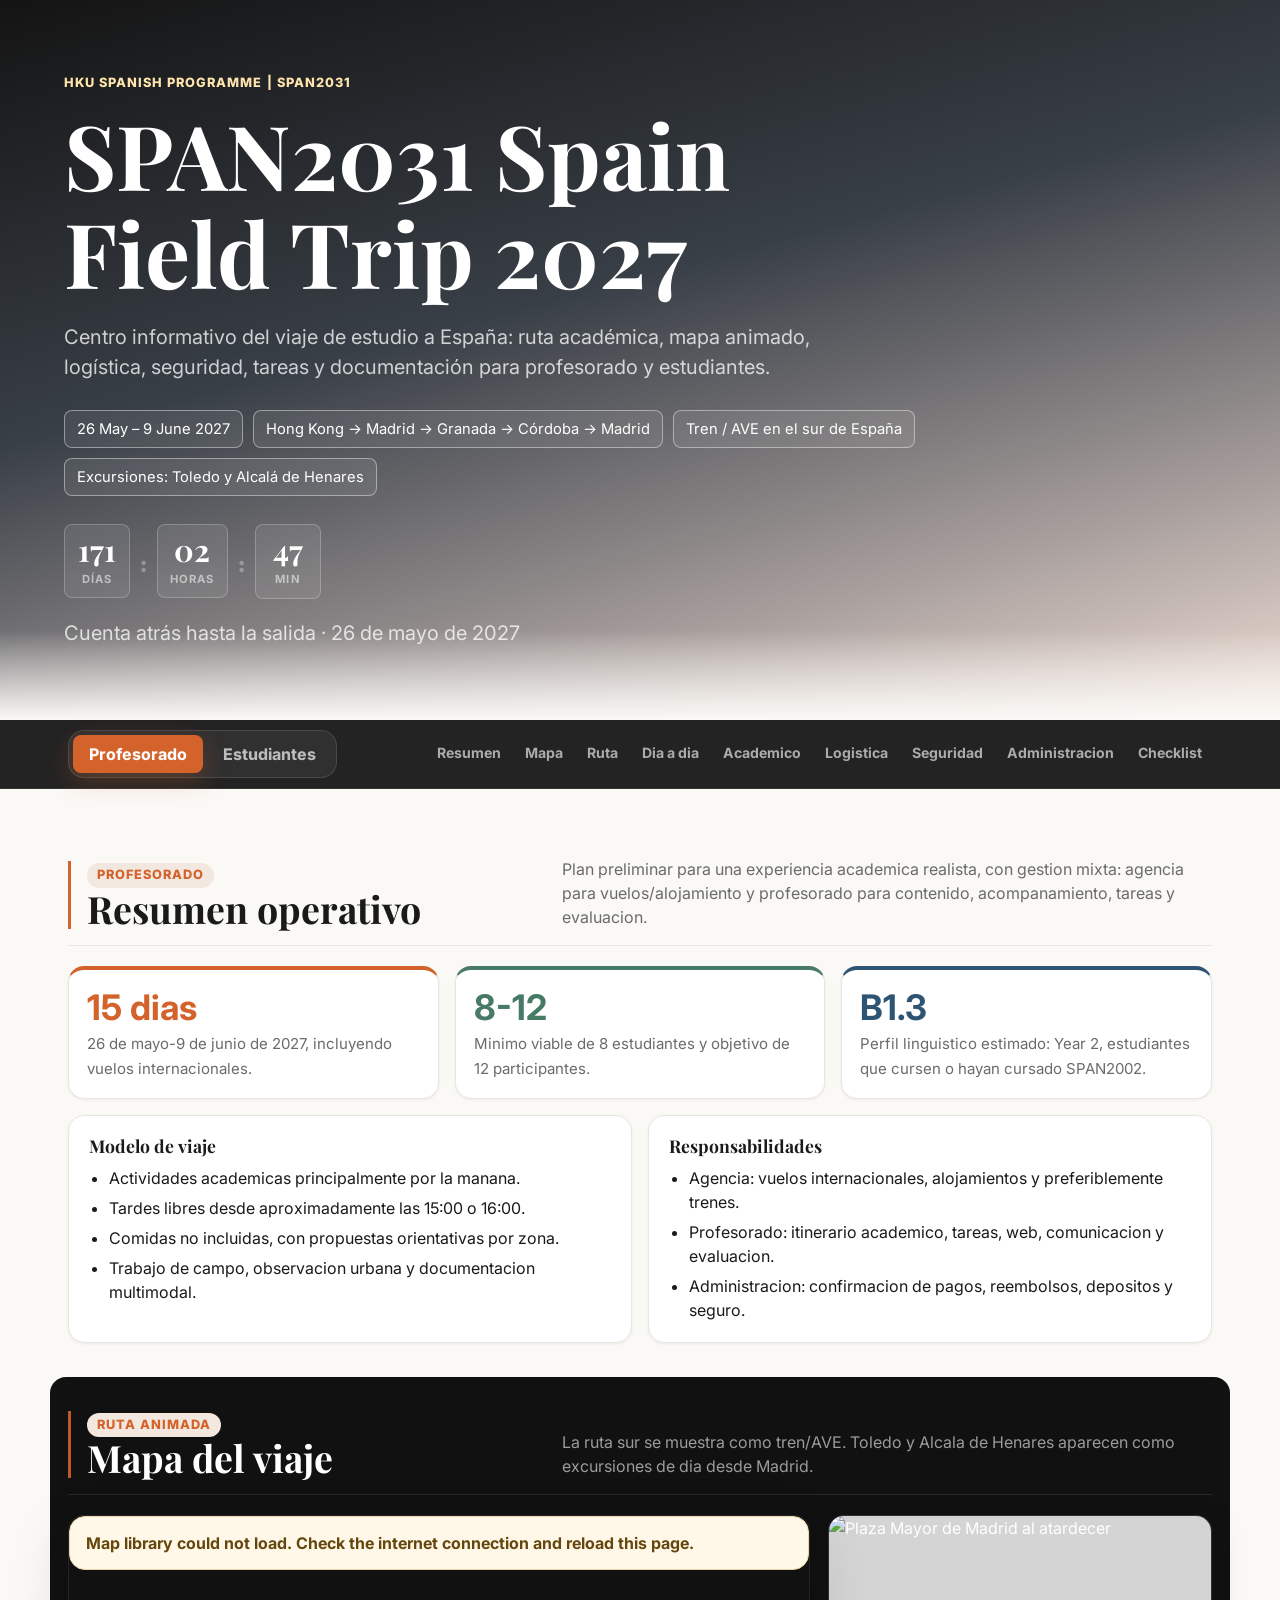
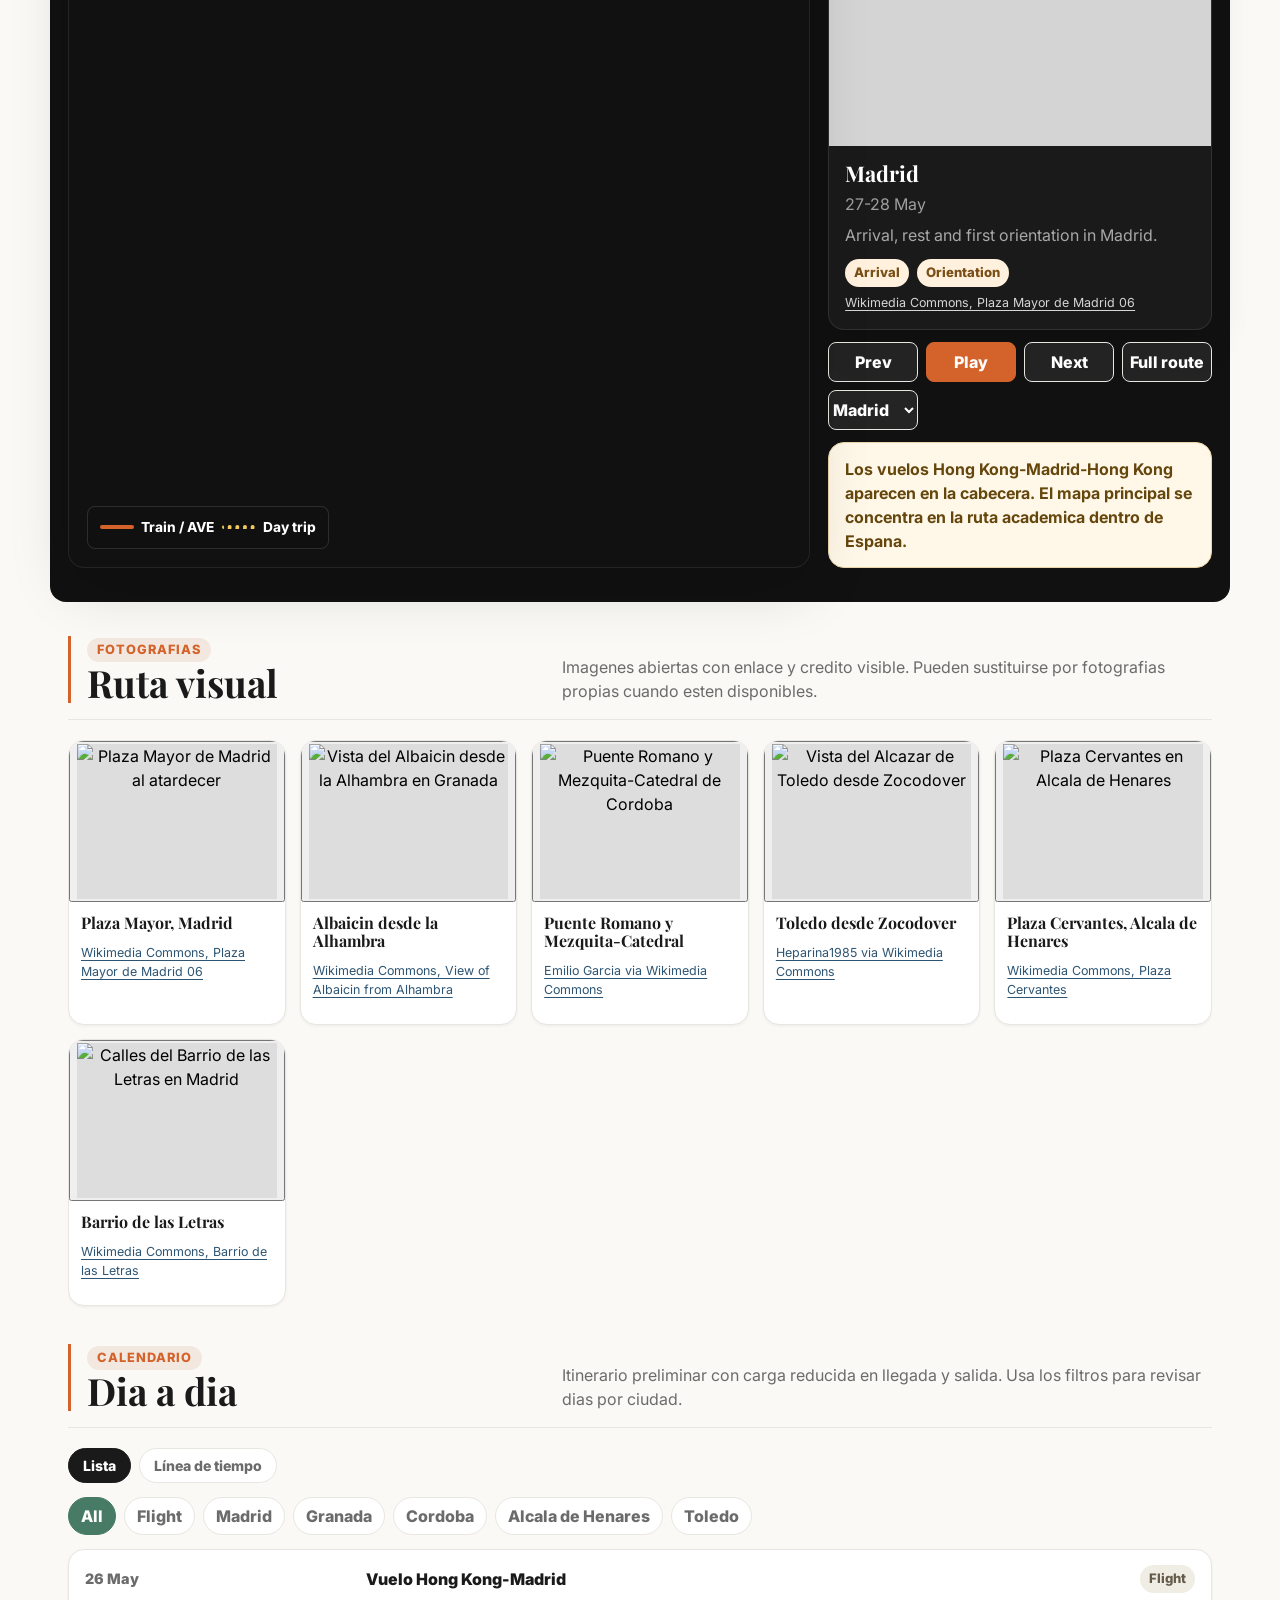
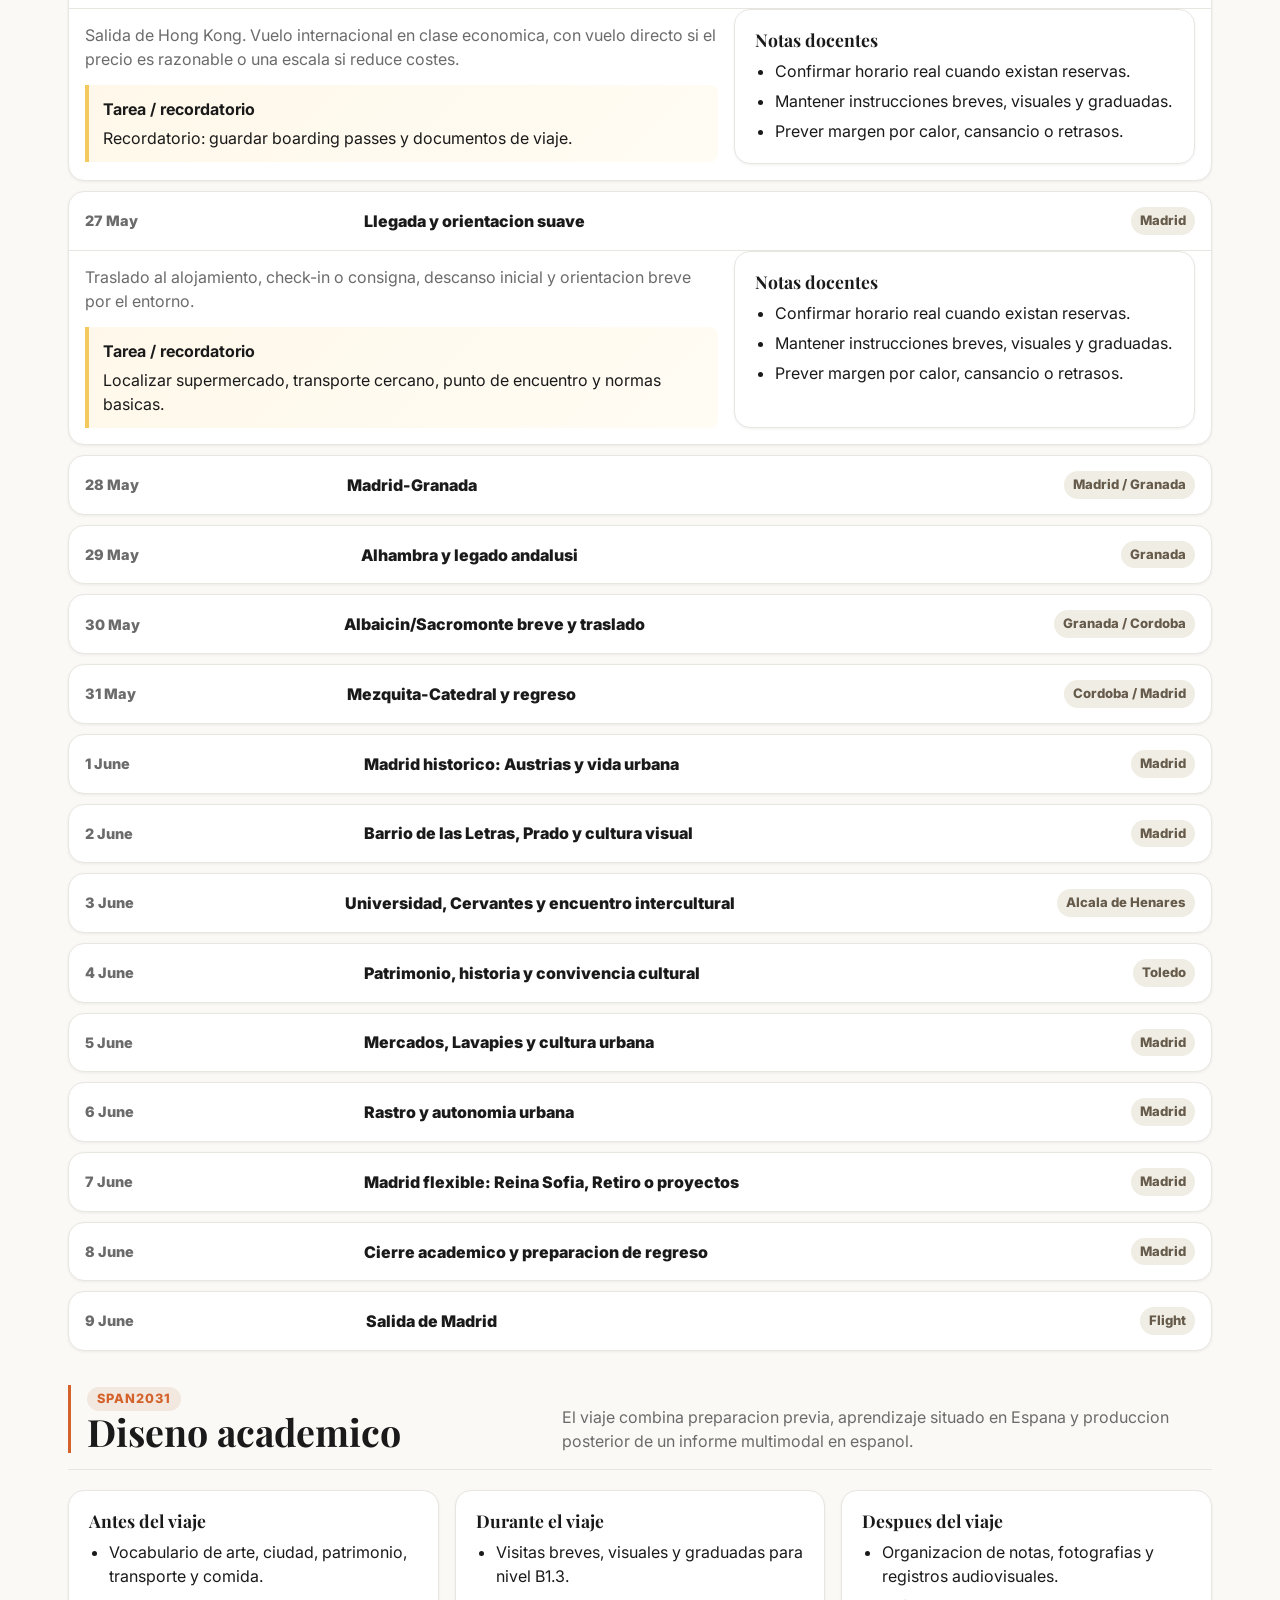
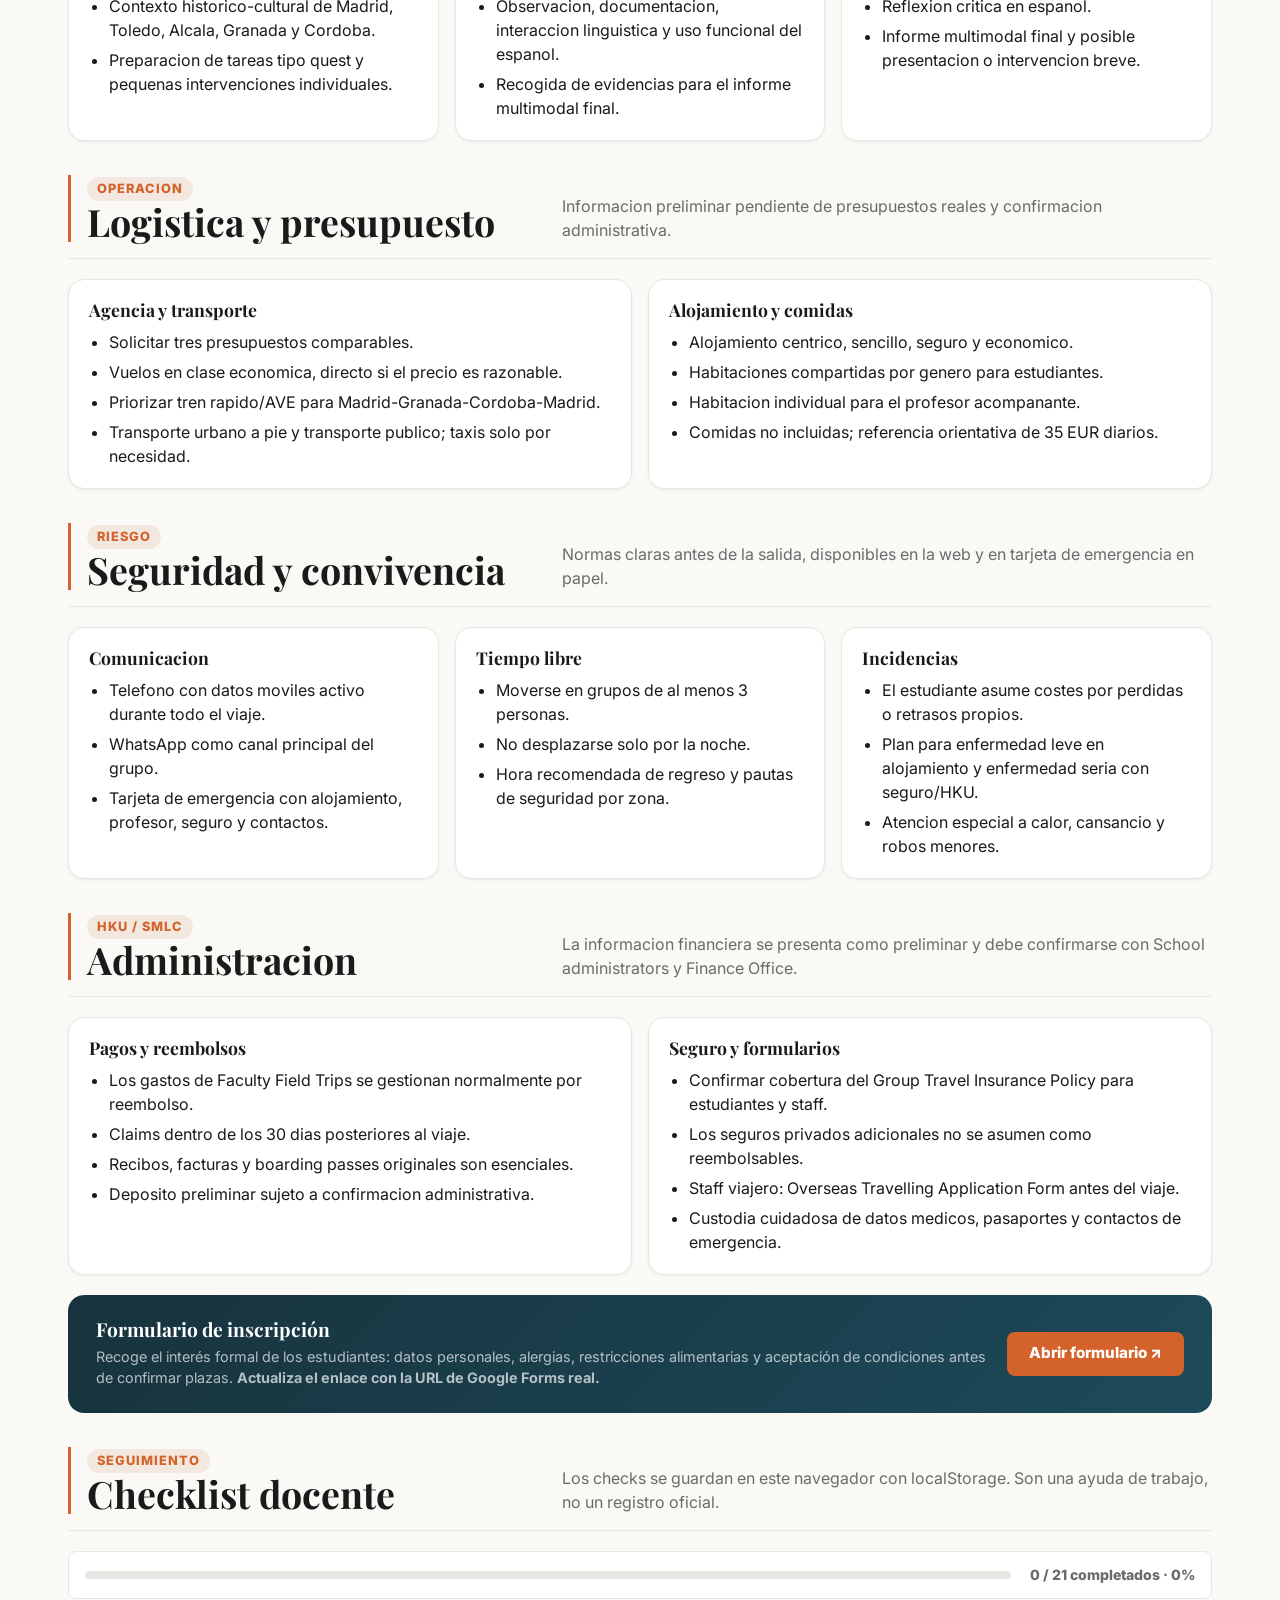
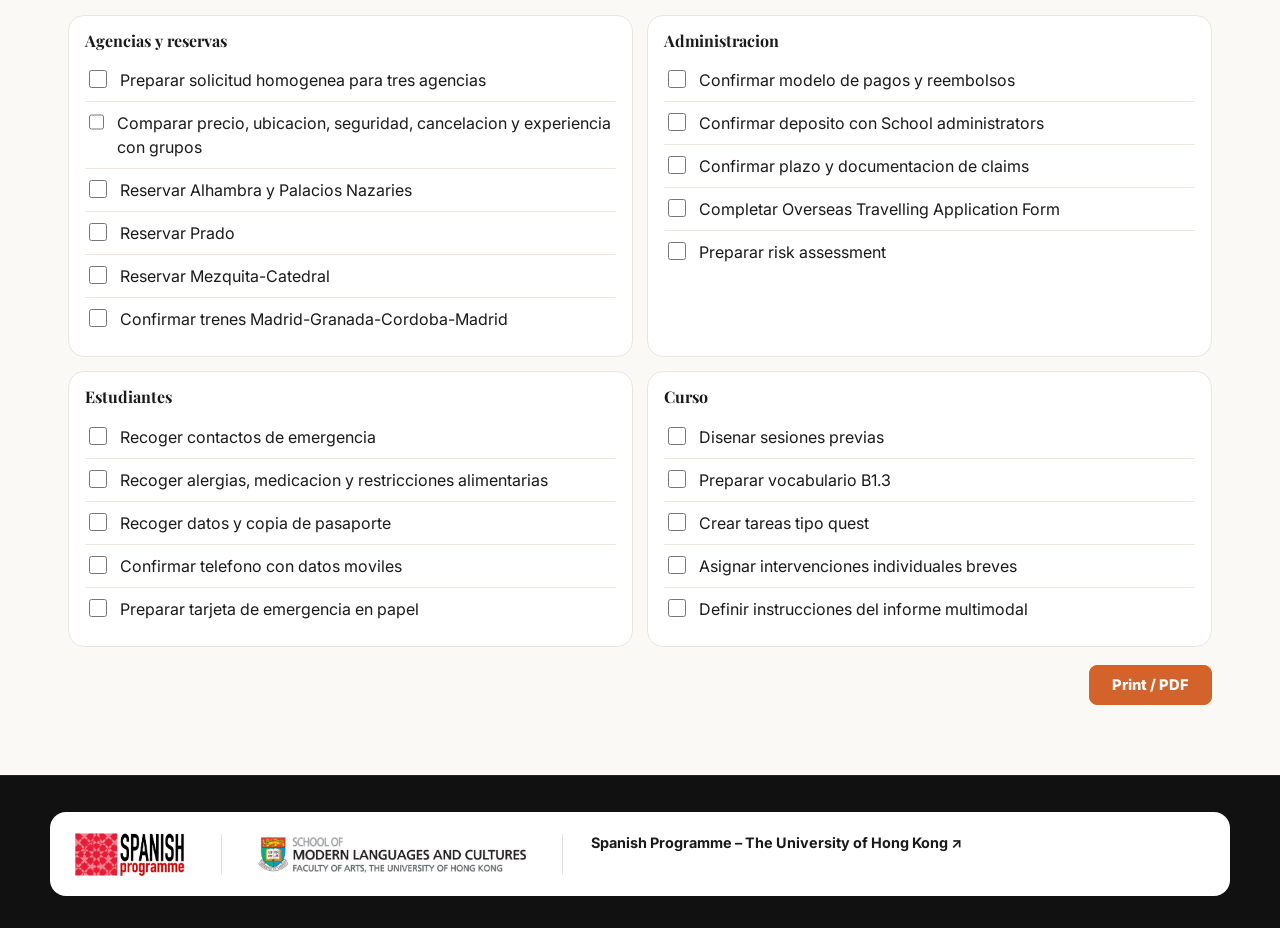
==== index.html @ 91d7fdc7 "Initial SPAN2031 field trip website" ====
<!doctype html>
<html lang="es">
<head>
  <meta charset="utf-8">
  <meta name="viewport" content="width=device-width, initial-scale=1">
  <title>SPAN2031 Spain Field Trip 2027</title>
  <link rel="preconnect" href="https://fonts.googleapis.com">
  <link rel="preconnect" href="https://fonts.gstatic.com" crossorigin>
  <link href="https://fonts.googleapis.com/css2?family=Inter:wght@400;600;700;800;900&family=Playfair+Display:wght@700;800&display=swap" rel="stylesheet">
  <link rel="stylesheet" href="https://unpkg.com/leaflet@1.9.4/dist/leaflet.css" integrity="sha256-p4NxAoJBhIIN+hmNHrzRCf9tD/miZyoHS5obTRR9BMY=" crossorigin="">
  <link rel="stylesheet" href="css/styles.css">
</head>
<body>
  <header class="hero">
    <div class="hero-inner">
      <div class="eyebrow">HKU Spanish Programme | SPAN2031</div>
      <h1>SPAN2031 Spain Field Trip 2027</h1>
      <p>Centro informativo del viaje de estudio a España: ruta académica, mapa animado, logística, seguridad, tareas y documentación para profesorado y estudiantes.</p>
      <div class="hero-meta" aria-label="Datos principales">
        <span class="pill">26 May – 9 June 2027</span>
        <span class="pill">Hong Kong → Madrid → Granada → Córdoba → Madrid</span>
        <span class="pill">Tren / AVE en el sur de España</span>
        <span class="pill">Excursiones: Toledo y Alcalá de Henares</span>
      </div>
      <div class="hero-countdown" id="heroCountdown" aria-live="polite">
        <div class="countdown-unit"><strong id="cdDays">--</strong><span>días</span></div>
        <span class="countdown-sep">:</span>
        <div class="countdown-unit"><strong id="cdHours">--</strong><span>horas</span></div>
        <span class="countdown-sep">:</span>
        <div class="countdown-unit"><strong id="cdMins">--</strong><span>min</span></div>
      </div>
      <p class="countdown-meta">Cuenta atrás hasta la salida · 26 de mayo de 2027</p>
    </div>
  </header>

  <div class="topbar">
    <div class="topbar-inner">
      <div class="tabs" role="tablist" aria-label="Secciones principales">
        <button class="tab-button active" type="button" role="tab" aria-selected="true" aria-controls="teachers" data-tab="teachers">Profesorado</button>
        <button class="tab-button" type="button" role="tab" aria-selected="false" aria-controls="students" data-tab="students">Estudiantes</button>
      </div>
      <nav class="mini-nav" id="teacherNav" aria-label="Navegacion profesorado">
        <a href="#resumen">Resumen</a>
        <a href="#mapa">Mapa</a>
        <a href="#ruta">Ruta</a>
        <a href="#dia-a-dia">Dia a dia</a>
        <a href="#academico">Academico</a>
        <a href="#logistica">Logistica</a>
        <a href="#seguridad">Seguridad</a>
        <a href="#administracion">Administracion</a>
        <a href="#checklist">Checklist</a>
      </nav>
      <nav class="mini-nav" id="studentNav" aria-label="Navegacion estudiantes" hidden>
        <a href="#student-overview">Resumen</a>
        <a href="#student-route">Mapa y ruta</a>
        <a href="#student-itinerary">Itinerario</a>
        <a href="#student-weather">Clima</a>
        <a href="#student-bring">Que llevar</a>
        <a href="#student-safety">Seguridad</a>
        <a href="#student-assessment">Evaluacion</a>
        <a href="#student-tasks">Tareas</a>
        <a href="#student-costs">Costes</a>
        <a href="#student-emergency">Emergencias</a>
      </nav>
    </div>
  </div>

  <main>
    <article class="tab-panel active" id="teachers" role="tabpanel">
      <section id="resumen">
        <div class="section-head">
          <div>
            <div class="eyebrow eyebrow-teacher">Profesorado</div>
            <h2>Resumen operativo</h2>
          </div>
          <p>Plan preliminar para una experiencia academica realista, con gestion mixta: agencia para vuelos/alojamiento y profesorado para contenido, acompanamiento, tareas y evaluacion.</p>
        </div>
        <div class="grid cols-3">
          <div class="stat"><strong>15 dias</strong><span>26 de mayo-9 de junio de 2027, incluyendo vuelos internacionales.</span></div>
          <div class="stat"><strong>8-12</strong><span>Minimo viable de 8 estudiantes y objetivo de 12 participantes.</span></div>
          <div class="stat"><strong>B1.3</strong><span>Perfil linguistico estimado: Year 2, estudiantes que cursen o hayan cursado SPAN2002.</span></div>
        </div>
        <div class="grid cols-2 spaced-top">
          <div class="panel">
            <h3>Modelo de viaje</h3>
            <ul>
              <li>Actividades academicas principalmente por la manana.</li>
              <li>Tardes libres desde aproximadamente las 15:00 o 16:00.</li>
              <li>Comidas no incluidas, con propuestas orientativas por zona.</li>
              <li>Trabajo de campo, observacion urbana y documentacion multimodal.</li>
            </ul>
          </div>
          <div class="panel">
            <h3>Responsabilidades</h3>
            <ul>
              <li>Agencia: vuelos internacionales, alojamientos y preferiblemente trenes.</li>
              <li>Profesorado: itinerario academico, tareas, web, comunicacion y evaluacion.</li>
              <li>Administracion: confirmacion de pagos, reembolsos, depositos y seguro.</li>
            </ul>
          </div>
        </div>
      </section>

      <section id="mapa">
        <div class="section-head">
          <div>
            <div class="eyebrow eyebrow-teacher">Ruta animada</div>
            <h2>Mapa del viaje</h2>
          </div>
          <p>La ruta sur se muestra como tren/AVE. Toledo y Alcala de Henares aparecen como excursiones de dia desde Madrid.</p>
        </div>
        <div class="map-shell">
          <div class="map-stage" aria-label="Mapa animado de la ruta por Espana">
            <div id="routeMap" role="img" aria-label="Mapa interactivo de Espana con la ruta SPAN2031"></div>
            <div class="map-legend">
              <span class="legend-line">Train / AVE</span>
              <span class="legend-line day">Day trip</span>
            </div>
          </div>
          <aside class="map-side">
            <div class="map-card">
              <img id="mapPhoto" src="" alt="">
              <div class="map-card-body">
                <h3 id="mapCity">Madrid</h3>
                <div class="muted" id="mapDate">27 May</div>
                <p id="mapActivity">Llegada, descanso y orientacion inicial.</p>
                <div class="map-meta" id="mapTags"></div>
                <p class="credit" id="mapCredit"></p>
              </div>
            </div>
            <div class="map-controls">
              <button type="button" id="prevStep" aria-label="Previous route step">Prev</button>
              <button type="button" id="playRoute" class="primary" aria-label="Play or pause route animation">Play</button>
              <button type="button" id="nextStep" aria-label="Next route step">Next</button>
              <button type="button" id="showFullRoute">Full route</button>
              <select id="citySelect" aria-label="Select city"></select>
            </div>
            <div class="notice">Los vuelos Hong Kong-Madrid-Hong Kong aparecen en la cabecera. El mapa principal se concentra en la ruta academica dentro de Espana.</div>
          </aside>
        </div>
      </section>

      <section id="ruta">
        <div class="section-head">
          <div>
            <div class="eyebrow eyebrow-teacher">Fotografias</div>
            <h2>Ruta visual</h2>
          </div>
          <p>Imagenes abiertas con enlace y credito visible. Pueden sustituirse por fotografias propias cuando esten disponibles.</p>
        </div>
        <div class="route-grid" id="routeCards"></div>
      </section>

      <section id="dia-a-dia">
        <div class="section-head">
          <div>
            <div class="eyebrow eyebrow-teacher">Calendario</div>
            <h2>Dia a dia</h2>
          </div>
          <p>Itinerario preliminar con carga reducida en llegada y salida. Usa los filtros para revisar dias por ciudad.</p>
        </div>
        <div class="timeline-toggle-row">
          <button class="view-toggle-btn active" type="button" data-view-toggle data-view-group="teacher-days" data-view="list">Lista</button>
          <button class="view-toggle-btn" type="button" data-view-toggle data-view-group="teacher-days" data-view="timeline">L&#237;nea de tiempo</button>
        </div>
        <div data-view-panel="teacher-days" data-view-name="list">
          <div class="filter-row" id="dayFilters"></div>
          <div class="day-list" id="dayList"></div>
        </div>
        <div data-view-panel="teacher-days" data-view-name="timeline" hidden>
          <div id="teacherTimeline"></div>
        </div>
      </section>

      <section id="academico">
        <div class="section-head">
          <div>
            <div class="eyebrow eyebrow-teacher">SPAN2031</div>
            <h2>Diseno academico</h2>
          </div>
          <p>El viaje combina preparacion previa, aprendizaje situado en Espana y produccion posterior de un informe multimodal en espanol.</p>
        </div>
        <div class="grid cols-3">
          <div class="panel">
            <h3>Antes del viaje</h3>
            <ul>
              <li>Vocabulario de arte, ciudad, patrimonio, transporte y comida.</li>
              <li>Contexto historico-cultural de Madrid, Toledo, Alcala, Granada y Cordoba.</li>
              <li>Preparacion de tareas tipo quest y pequenas intervenciones individuales.</li>
            </ul>
          </div>
          <div class="panel">
            <h3>Durante el viaje</h3>
            <ul>
              <li>Visitas breves, visuales y graduadas para nivel B1.3.</li>
              <li>Observacion, documentacion, interaccion linguistica y uso funcional del espanol.</li>
              <li>Recogida de evidencias para el informe multimodal final.</li>
            </ul>
          </div>
          <div class="panel">
            <h3>Despues del viaje</h3>
            <ul>
              <li>Organizacion de notas, fotografias y registros audiovisuales.</li>
              <li>Reflexion critica en espanol.</li>
              <li>Informe multimodal final y posible presentacion o intervencion breve.</li>
            </ul>
          </div>
        </div>
      </section>

      <section id="logistica">
        <div class="section-head">
          <div>
            <div class="eyebrow eyebrow-teacher">Operacion</div>
            <h2>Logistica y presupuesto</h2>
          </div>
          <p>Informacion preliminar pendiente de presupuestos reales y confirmacion administrativa.</p>
        </div>
        <div class="grid cols-2">
          <div class="panel">
            <h3>Agencia y transporte</h3>
            <ul>
              <li>Solicitar tres presupuestos comparables.</li>
              <li>Vuelos en clase economica, directo si el precio es razonable.</li>
              <li>Priorizar tren rapido/AVE para Madrid-Granada-Cordoba-Madrid.</li>
              <li>Transporte urbano a pie y transporte publico; taxis solo por necesidad.</li>
            </ul>
          </div>
          <div class="panel">
            <h3>Alojamiento y comidas</h3>
            <ul>
              <li>Alojamiento centrico, sencillo, seguro y economico.</li>
              <li>Habitaciones compartidas por genero para estudiantes.</li>
              <li>Habitacion individual para el profesor acompanante.</li>
              <li>Comidas no incluidas; referencia orientativa de 35 EUR diarios.</li>
            </ul>
          </div>
        </div>
      </section>

      <section id="seguridad">
        <div class="section-head">
          <div>
            <div class="eyebrow eyebrow-teacher">Riesgo</div>
            <h2>Seguridad y convivencia</h2>
          </div>
          <p>Normas claras antes de la salida, disponibles en la web y en tarjeta de emergencia en papel.</p>
        </div>
        <div class="grid cols-3">
          <div class="panel">
            <h3>Comunicacion</h3>
            <ul>
              <li>Telefono con datos moviles activo durante todo el viaje.</li>
              <li>WhatsApp como canal principal del grupo.</li>
              <li>Tarjeta de emergencia con alojamiento, profesor, seguro y contactos.</li>
            </ul>
          </div>
          <div class="panel">
            <h3>Tiempo libre</h3>
            <ul>
              <li>Moverse en grupos de al menos 3 personas.</li>
              <li>No desplazarse solo por la noche.</li>
              <li>Hora recomendada de regreso y pautas de seguridad por zona.</li>
            </ul>
          </div>
          <div class="panel">
            <h3>Incidencias</h3>
            <ul>
              <li>El estudiante asume costes por perdidas o retrasos propios.</li>
              <li>Plan para enfermedad leve en alojamiento y enfermedad seria con seguro/HKU.</li>
              <li>Atencion especial a calor, cansancio y robos menores.</li>
            </ul>
          </div>
        </div>
      </section>

      <section id="administracion">
        <div class="section-head">
          <div>
            <div class="eyebrow eyebrow-teacher">HKU / SMLC</div>
            <h2>Administracion</h2>
          </div>
          <p>La informacion financiera se presenta como preliminar y debe confirmarse con School administrators y Finance Office.</p>
        </div>
        <div class="grid cols-2">
          <div class="panel">
            <h3>Pagos y reembolsos</h3>
            <ul>
              <li>Los gastos de Faculty Field Trips se gestionan normalmente por reembolso.</li>
              <li>Claims dentro de los 30 dias posteriores al viaje.</li>
              <li>Recibos, facturas y boarding passes originales son esenciales.</li>
              <li>Deposito preliminar sujeto a confirmacion administrativa.</li>
            </ul>
          </div>
          <div class="panel">
            <h3>Seguro y formularios</h3>
            <ul>
              <li>Confirmar cobertura del Group Travel Insurance Policy para estudiantes y staff.</li>
              <li>Los seguros privados adicionales no se asumen como reembolsables.</li>
              <li>Staff viajero: Overseas Travelling Application Form antes del viaje.</li>
              <li>Custodia cuidadosa de datos medicos, pasaportes y contactos de emergencia.</li>
            </ul>
          </div>
        </div>
        <div class="signup-banner">
          <div>
            <h3>Formulario de inscripci&#243;n</h3>
            <p>Recoge el inter&#233;s formal de los estudiantes: datos personales, alergias, restricciones alimentarias y aceptaci&#243;n de condiciones antes de confirmar plazas. <strong>Actualiza el enlace con la URL de Google Forms real.</strong></p>
          </div>
          <a class="signup-btn" href="https://forms.gle/ACTUALIZAR-URL" target="_blank" rel="noreferrer">Abrir formulario &#8599;</a>
        </div>
      </section>

      <section id="checklist">
        <div class="section-head">
          <div>
            <div class="eyebrow eyebrow-teacher">Seguimiento</div>
            <h2>Checklist docente</h2>
          </div>
          <p>Los checks se guardan en este navegador con localStorage. Son una ayuda de trabajo, no un registro oficial.</p>
        </div>
        <div class="checklist-progress">
          <div class="progress-track">
            <div class="progress-fill" id="checklistProgressFill" style="width: 0%"></div>
          </div>
          <span class="progress-text" id="checklistProgressText">0 / 0 completados · 0%</span>
        </div>
        <div class="checklist" id="teacherChecklist"></div>
        <div class="print-tools">
          <button class="print-button" type="button" onclick="window.print()">Print / PDF</button>
        </div>
      </section>
    </article>

    <article class="tab-panel" id="students" role="tabpanel" lang="es">
      <section id="student-overview">
        <div class="student-hero">
          <div class="panel">
            <div class="eyebrow">Estudiantes</div>
            <h2>Resumen del viaje a España</h2>
            <p>Este viaje forma parte de SPAN2031. Aprenderas sobre historia, cultura y vida cotidiana en España mediante visitas guiadas, tareas breves in situ, observacion, fotografias, notas y un informe multimodal final en español.</p>
            <p>Las mañanas tendran actividades academicas. La mayoria de las tardes seran libres desde aproximadamente las 15:00 o 16:00, pero deberas usar ese tiempo de forma responsable y seguir recogiendo material para tu trabajo final.</p>
          </div>
          <div class="panel">
            <h3>Datos clave</h3>
            <ul>
              <li>Fechas: 26 de mayo-9 de junio de 2027.</li>
              <li>Ruta: Hong Kong, Madrid, Granada, Cordoba, Madrid.</li>
              <li>Excursiones desde Madrid: Toledo y Alcala de Henares.</li>
              <li>Nivel aproximado: B1.3.</li>
              <li>Las comidas no estan incluidas. Calcula unos 35 EUR al dia.</li>
            </ul>
          </div>
        </div>
        <div class="student-nav-cards student-nav-spaced">
          <a href="#student-route">Mapa y ruta</a>
          <a href="#student-itinerary">Itinerario</a>
          <a href="#student-bring">Que llevar</a>
          <a href="#student-safety">Seguridad</a>
        </div>
        <div class="signup-banner">
          <div>
            <h3>Inscripci&#243;n de inter&#233;s</h3>
            <p>Confirma tu participaci&#243;n, datos personales, alergias y restricciones alimentarias mediante el formulario oficial antes de que se cierren las plazas.</p>
          </div>
          <a class="signup-btn" href="https://forms.gle/ACTUALIZAR-URL" target="_blank" rel="noreferrer">Formulario &#8599;</a>
        </div>
      </section>

      <section id="student-route">
        <div class="section-head">
          <div>
            <div class="eyebrow eyebrow-student">Ruta visual</div>
            <h2>Mapa, trenes y lugares principales</h2>
          </div>
          <p>La ruta principal hacia el sur se hara en tren/AVE. Toledo y Alcala de Henares seran excursiones de dia desde Madrid.</p>
        </div>
        <div class="student-map-shell">
          <div class="student-route-map" id="studentRouteMap" aria-label="Mapa de la ruta para estudiantes"></div>
          <div class="panel">
            <h3>Como leer la ruta</h3>
            <ul>
              <li><strong>Tren/AVE:</strong> Madrid -> Granada -> Cordoba -> Madrid.</li>
              <li><strong>Excursiones:</strong> Madrid -> Toledo -> Madrid y Madrid -> Alcala de Henares -> Madrid.</li>
              <li><strong>Base final:</strong> Madrid, con visitas urbanas, museos, mercados y cierre academico.</li>
              <li><strong>Vuelos:</strong> Hong Kong-Madrid-Hong Kong, segun combinacion final de la agencia.</li>
            </ul>
            <p class="muted">El horario exacto dependera de reservas, trenes, alojamiento y vuelos confirmados.</p>
          </div>
        </div>
        <div class="route-grid student-route-photos" id="studentRouteCards"></div>
      </section>

      <section id="student-itinerary">
        <div class="section-head">
          <div>
            <div class="eyebrow eyebrow-student">Plan diario</div>
            <h2>Itinerario</h2>
          </div>
          <p>La version final puede cambiar cuando se confirmen reservas, vuelos, trenes y alojamientos. Los dias de llegada y salida tendran menos carga academica.</p>
        </div>
        <div class="timeline-toggle-row">
          <button class="view-toggle-btn active" type="button" data-view-toggle data-view-group="student-days" data-view="list">Lista</button>
          <button class="view-toggle-btn" type="button" data-view-toggle data-view-group="student-days" data-view="timeline">L&#237;nea de tiempo</button>
        </div>
        <div data-view-panel="student-days" data-view-name="list">
          <div class="day-list" id="studentDayList"></div>
        </div>
        <div data-view-panel="student-days" data-view-name="timeline" hidden>
          <div id="studentTimeline"></div>
        </div>
      </section>

      <section id="student-weather">
        <div class="section-head">
          <div>
            <div class="eyebrow eyebrow-student">Preparaci&#243;n</div>
            <h2>Clima en mayo-junio</h2>
          </div>
          <p>Referencia orientativa para el equipaje. En mayo-junio Espa&#241;a puede ser muy c&#225;lida, especialmente en el sur.</p>
        </div>
        <div class="weather-table-wrap">
          <table class="weather-table" aria-label="Temperatura y lluvia por ciudad">
            <thead>
              <tr>
                <th>Ciudad</th>
                <th>Fechas</th>
                <th>M&#225;x.</th>
                <th>M&#237;n.</th>
                <th>Lluvia</th>
                <th>Consejo pr&#225;ctico</th>
              </tr>
            </thead>
            <tbody>
              <tr>
                <td><strong>Madrid</strong></td>
                <td>27&#8211;28 May &amp; 31 May&#8211;9 Jun</td>
                <td class="temp-max">26&#8211;31 &#176;C</td>
                <td class="temp-min">13&#8211;17 &#176;C</td>
                <td><span class="weather-icon">&#127782;</span> 4&#8211;7 d&#237;as/mes</td>
                <td>Protecci&#243;n solar, ropa ligera y capas para la noche</td>
              </tr>
              <tr>
                <td><strong>Granada</strong></td>
                <td>28&#8211;30 May</td>
                <td class="temp-max">29&#8211;33 &#176;C</td>
                <td class="temp-min">13&#8211;16 &#176;C</td>
                <td><span class="weather-icon">&#9728;&#65039;</span> 2&#8211;3 d&#237;as/mes</td>
                <td>Calor notable. Botella de agua imprescindible</td>
              </tr>
              <tr>
                <td><strong>C&#243;rdoba</strong></td>
                <td>30&#8211;31 May</td>
                <td class="temp-max">32&#8211;36 &#176;C</td>
                <td class="temp-min">15&#8211;19 &#176;C</td>
                <td><span class="weather-icon">&#9728;&#65039;</span> 2&#8211;3 d&#237;as/mes</td>
                <td>Muy calurosa en junio. Sombrero y protecci&#243;n solar alta</td>
              </tr>
              <tr>
                <td><strong>Toledo</strong></td>
                <td>4 Jun (excursi&#243;n)</td>
                <td class="temp-max">28&#8211;32 &#176;C</td>
                <td class="temp-min">13&#8211;16 &#176;C</td>
                <td><span class="weather-icon">&#127780;&#65039;</span> 4&#8211;5 d&#237;as/mes</td>
                <td>Ciudad en alto y expuesta al sol. Gorra imprescindible</td>
              </tr>
              <tr>
                <td><strong>Alcal&#225; de Henares</strong></td>
                <td>3 Jun (excursi&#243;n)</td>
                <td class="temp-max">27&#8211;30 &#176;C</td>
                <td class="temp-min">13&#8211;16 &#176;C</td>
                <td><span class="weather-icon">&#127780;&#65039;</span> 4&#8211;5 d&#237;as/mes</td>
                <td>Similar a Madrid. Calzado c&#243;modo para largas caminatas</td>
              </tr>
            </tbody>
          </table>
        </div>
        <p class="weather-tip">&#9888;&#65039; <strong>Aviso calor:</strong> C&#243;rdoba y Granada en mayo-junio pueden superar los 35 &#176;C. Planifica las actividades exteriores preferentemente por la ma&#241;ana y lleva siempre agua.</p>
      </section>

      <section id="student-bring">
        <div class="section-head">
          <div>
            <div class="eyebrow eyebrow-student">Preparacion</div>
            <h2>Que llevar</h2>
          </div>
        </div>
        <div class="grid cols-3">
          <div class="panel"><h3>Documentos</h3><ul><li>Pasaporte y copia digital.</li><li>Documentos de viaje y boarding passes.</li><li>Tarjeta de emergencia entregada antes de la salida.</li></ul></div>
          <div class="panel"><h3>Kit diario</h3><ul><li>Telefono con datos moviles.</li><li>Calzado comodo.</li><li>Botella de agua reutilizable.</li><li>Proteccion solar y ropa ligera.</li></ul></div>
          <div class="panel"><h3>Material de trabajo</h3><ul><li>Cuaderno o app de notas.</li><li>Camara o espacio suficiente en el movil para fotos.</li><li>Lista de vocabulario en español.</li><li>Carpeta pequena para recibos.</li></ul></div>
        </div>
      </section>

      <section id="student-safety">
        <div class="section-head">
          <div>
            <div class="eyebrow eyebrow-student">Normas</div>
            <h2>Seguridad</h2>
          </div>
        </div>
        <div class="grid cols-3">
          <div class="panel"><h3>Mantente conectado/a</h3><p>Lleva el telefono cargado y con datos moviles activos. WhatsApp sera el canal principal de comunicacion del grupo.</p></div>
          <div class="panel"><h3>Muevete en grupo</h3><p>Durante el tiempo libre, muevete en grupos de al menos 3 personas. No te desplaces solo/a por la noche.</p></div>
          <div class="panel"><h3>Cuida tus pertenencias</h3><p>Eres responsable de tu pasaporte, telefono, cartera, tarjetas, entradas, billetes y objetos personales.</p></div>
        </div>
      </section>

      <section id="student-assessment">
        <div class="section-head">
          <div>
            <div class="eyebrow eyebrow-student">Coursework</div>
            <h2>Evaluacion</h2>
          </div>
        </div>
        <div class="panel">
          <p>La evaluacion se centrara en la preparacion, la participacion activa, las tareas in situ, el uso del español, la documentacion de la experiencia y un informe multimodal final en español. Tambien podras preparar una breve intervencion individual vinculada a una visita.</p>
        </div>
      </section>

      <section id="student-tasks">
        <div class="section-head">
          <div>
            <div class="eyebrow eyebrow-student">Trabajo de campo</div>
            <h2>Tareas diarias</h2>
          </div>
        </div>
        <div class="grid cols-2">
          <div class="panel">
            <h3>Ejemplos</h3>
            <ul>
              <li>Buscar detalles concretos en una plaza, museo, mercado o monumento.</li>
              <li>Fotografiar detalles arquitectonicos o culturales y explicarlos despues.</li>
              <li>Comparar un espacio publico español con un espacio publico de Hong Kong.</li>
              <li>Identificar palabras nuevas en carteles, menus, estaciones y museos.</li>
            </ul>
          </div>
          <div class="panel">
            <h3>Evidencias</h3>
            <ul>
              <li>Notas breves en español.</li>
              <li>Fotos con pies de foto.</li>
              <li>Pequenos registros de audio/video cuando sea apropiado.</li>
              <li>Reflexiones para el informe multimodal final.</li>
            </ul>
          </div>
        </div>
      </section>

      <section id="student-costs">
        <div class="section-head">
          <div>
            <div class="eyebrow eyebrow-student">Dinero</div>
            <h2>Costes y responsabilidad</h2>
          </div>
        </div>
        <div class="grid cols-2">
          <div class="panel">
            <h3>Comidas</h3>
            <p>Las comidas y bebidas no estan incluidas. Calcula unos 35 EUR al dia para desayunos sencillos, menus del dia, bocadillos, supermercados, mercados y cenas informales.</p>
          </div>
          <div class="panel">
            <h3>Costes personales</h3>
            <p>Eres responsable de compras personales, actividades opcionales, transporte durante el tiempo libre, entradas o documentos perdidos y costes causados por retrasos propios.</p>
          </div>
        </div>
        <div class="finance-tools">
          <div class="finance-card">
            <h3>Conversor HKD &#8596; EUR</h3>
            <div class="finance-row">
              <label class="finance-label" for="convHKD">HKD</label>
              <input class="finance-input" type="number" id="convHKD" placeholder="1000" min="0">
              <span class="finance-arrow">&#8594;</span>
              <input class="finance-input" type="number" id="convEUR" placeholder="EUR" min="0">
              <label class="finance-label" for="convEUR">EUR</label>
            </div>
            <div class="finance-row">
              <label class="finance-label" for="convRate">Cambio</label>
              <input class="finance-input" type="number" id="convRate" value="8.60" step="0.01" min="1">
              <span class="rate-note">HKD por 1 EUR (orientativo)</span>
            </div>
            <p class="rate-note">Tipo de cambio orientativo &#183; actualiza el valor seg&#250;n la fecha del viaje.</p>
          </div>
          <div class="finance-card">
            <h3>Calculadora de presupuesto</h3>
            <div class="finance-row">
              <label class="finance-label" for="budgetDays">D&#237;as</label>
              <input class="finance-input" type="number" id="budgetDays" value="15" min="1" max="30">
            </div>
            <div class="finance-row">
              <label class="finance-label" for="budgetEurDay">EUR/d&#237;a</label>
              <input class="finance-input" type="number" id="budgetEurDay" value="35" min="0">
            </div>
            <div class="finance-row">
              <label class="finance-label" for="budgetExtra">Extras (EUR)</label>
              <input class="finance-input" type="number" id="budgetExtra" value="0" min="0" placeholder="museos, souvenirs&#8230;">
            </div>
            <div class="finance-row">
              <label class="finance-label" for="budgetRate">HKD/EUR</label>
              <input class="finance-input" type="number" id="budgetRate" value="8.60" step="0.01" min="1">
            </div>
            <div class="finance-result" id="budgetResult">525 EUR &#8776; 4&#8239;515 HKD</div>
          </div>
        </div>
      </section>

      <section id="student-emergency">
        <div class="section-head">
          <div>
            <div class="eyebrow eyebrow-student">Informacion practica</div>
            <h2>Emergencias</h2>
          </div>
          <p>Los contactos finales del profesor, alojamientos y seguro se anadiran cuando esten confirmados. En una emergencia real en España, llama primero al 112.</p>
        </div>
        <div class="grid cols-3">
          <div class="panel"><h3>Contactos del viaje</h3><p>[Telefono / WhatsApp del profesor]</p><p>[Direcciones de alojamientos en Madrid, Granada y Cordoba]</p><p>[Datos del seguro HKU]</p></div>
          <div class="panel"><h3>Numeros de emergencia</h3><ul><li><strong>112</strong>: emergencias generales, policia, bomberos y asistencia sanitaria. Si dudas, llama al 112.</li><li><strong>091</strong>: Policia Nacional.</li><li><strong>092</strong>: Policia Local.</li><li><strong>062</strong>: Guardia Civil.</li><li><strong>061</strong>: urgencias sanitarias, cuando este disponible.</li><li><strong>080 / 085</strong>: bomberos, segun zona.</li></ul><p class="credit">Fuente principal: <a href="https://administracion.gob.es/pag_Home/en/Tu-espacio-europeo/derechos-obligaciones/ciudadanos/asistencia-sanitaria/numeros-urgencia.html" target="_blank" rel="noreferrer">Administracion.gob.es, 112 en España</a>.</p></div>
          <div class="panel"><h3>Que decir al llamar</h3><ul><li>Tu nombre y que eres estudiante de HKU.</li><li>Ciudad, direccion exacta o punto de referencia.</li><li>Que ha pasado y cuantas personas necesitan ayuda.</li><li>Telefono de contacto y si hay alguien herido.</li><li>Despues, avisa al profesor por WhatsApp o llamada.</li></ul></div>
        </div>
      </section>
    </article>
  </main>

  <footer class="site-footer">
    <div class="footer-inner">
      <a href="https://spanish.hku.hk/" target="_blank" rel="noreferrer" class="footer-logo-link" aria-label="Spanish Programme &#8211; The University of Hong Kong">
        <img src="logosp.webp" alt="Spanish Programme HKU" class="footer-logo-sp">
      </a>
      <div class="footer-sep" role="separator"></div>
      <img src="SMLCLogo_edited.webp" alt="School of Modern Languages and Cultures &#8211; HKU" class="footer-logo-smlc">
      <div class="footer-sep" role="separator"></div>
      <div>
        <a href="https://spanish.hku.hk/" target="_blank" rel="noreferrer" class="footer-programme-link">Spanish Programme &#8211; The University of Hong Kong &#8599;</a>
        <p class="footer-copy">SPAN2031 Spain Field Trip 2027 &#183; School of Modern Languages and Cultures</p>
      </div>
    </div>
  </footer>

  <dialog id="lightbox" aria-label="Image preview">
    <div class="lightbox-body">
      <button class="lightbox-close" type="button" aria-label="Close image preview">x</button>
      <img id="lightboxImage" src="" alt="">
      <div class="lightbox-caption" id="lightboxCaption"></div>
    </div>
  </dialog>

  <script src="https://unpkg.com/leaflet@1.9.4/dist/leaflet.js" integrity="sha256-20nQCchB9co0qIjJZRGuk2/Z9VM+kNiyxNV1lvTlZBo=" crossorigin=""></script>
  <script src="js/app.js"></script>
</body>
</html>
---- css/styles.css ----
:root {
      --bg: #faf9f6;
      --paper: #ffffff;
      --paper-alt: #f5f4f0;
      --ink: #1a1a1a;
      --muted: #6b6b6b;
      --subtle: #9a9a9a;
      --line: #e8e6e1;
      --line-soft: #f0efeb;
      --dark: #111111;
      --dark-surface: #1a1a1a;
      --rail: #d4622b;
      --rail-soft: #f2e8df;
      --daytrip: #f4c95d;
      --accent: #d4622b;
      --accent-dark: #b5491a;
      --gold: #f4c95d;
      --green: #477b66;
      --blue: #2d5573;
      --shadow: 0 12px 40px rgba(0, 0, 0, 0.12);
      --shadow-xl: 0 20px 60px rgba(0, 0, 0, 0.15);
      --radius: 16px;
      --radius-sm: 8px;
      --transition: all 0.3s cubic-bezier(0.4, 0, 0.2, 1);
      font-family: Inter, ui-sans-serif, system-ui, -apple-system, BlinkMacSystemFont, "Segoe UI", sans-serif;
    }

    * {
      box-sizing: border-box;
    }

    [hidden] {
      display: none !important;
    }

    html {
      scroll-behavior: smooth;
    }

    body {
      margin: 0;
      background: var(--bg);
      color: var(--ink);
      line-height: 1.5;
      -webkit-font-smoothing: antialiased;
    }

    img {
      display: block;
      max-width: 100%;
    }

    a {
      color: var(--blue);
      text-decoration-thickness: 1px;
      text-underline-offset: 3px;
    }

    button,
    select,
    input {
      font: inherit;
    }

    .hero {
      min-height: 80vh;
      color: #fff;
      background:
        linear-gradient(165deg, rgba(0, 0, 0, 0.92) 0%, rgba(14, 22, 32, 0.82) 42%, rgba(180, 55, 10, 0.14) 100%),
        url("https://commons.wikimedia.org/wiki/Special:FilePath/Plaza%20Mayor%20de%20Madrid%2006.jpg?width=1800") center / cover;
      display: grid;
      align-items: end;
      padding: 28px clamp(18px, 5vw, 64px) 72px;
      isolation: isolate;
      position: relative;
    }

    .hero::after {
      content: '';
      position: absolute;
      inset: auto 0 0;
      height: 90px;
      background: linear-gradient(to bottom, transparent, var(--bg));
      pointer-events: none;
      z-index: 1;
    }

    .hero-inner {
      max-width: 1120px;
      position: relative;
      z-index: 2;
    }

.eyebrow {
  color: #ffe5ad;
  font-size: 0.8rem;
  font-weight: 800;
  letter-spacing: 0.08em;
  text-transform: uppercase;
}

.eyebrow-teacher {
  display: inline-block;
  padding: 2px 10px 3px;
  border-radius: 999px;
  background: var(--rail-soft);
  color: var(--accent);
}

.eyebrow-student {
  display: inline-block;
  padding: 2px 10px 3px;
  border-radius: 999px;
  background: #dcedf5;
  color: var(--blue);
}

.spaced-top {
  margin-top: 16px;
}

h1,
h2,
h3 {
      line-height: 1.1;
      letter-spacing: 0;
      margin: 0;
      font-family: "Playfair Display", Georgia, serif;
    }

    h1 {
      max-width: 860px;
      margin-top: 12px;
      font-size: clamp(2.4rem, 7vw, 5.9rem);
    }

    .hero p {
      max-width: 760px;
      margin: 20px 0 0;
      font-size: clamp(1rem, 2vw, 1.25rem);
      color: rgba(255, 255, 255, 0.76);
    }

    .hero-meta {
      display: flex;
      flex-wrap: wrap;
      gap: 10px;
      margin-top: 28px;
    }

    .pill {
      display: inline-flex;
      align-items: center;
      gap: 8px;
      min-height: 34px;
      padding: 7px 12px;
      border: 1px solid rgba(255, 255, 255, 0.42);
      border-radius: var(--radius-sm);
      background: rgba(255, 255, 255, 0.08);
      color: #fff;
      font-size: 0.92rem;
      backdrop-filter: blur(10px);
    }

    .hero-countdown {
      display: flex;
      gap: 8px;
      align-items: center;
      margin-top: 28px;
      flex-wrap: wrap;
    }

    .countdown-unit {
      display: flex;
      flex-direction: column;
      align-items: center;
      min-width: 66px;
      padding: 10px 12px;
      border: 1px solid rgba(255, 255, 255, 0.22);
      border-radius: var(--radius-sm);
      background: rgba(255, 255, 255, 0.08);
      backdrop-filter: blur(12px);
    }

    .countdown-unit strong {
      font-family: "Playfair Display", Georgia, serif;
      font-size: 1.9rem;
      line-height: 1;
      color: #fff;
    }

    .countdown-unit span {
      font-size: 0.7rem;
      font-weight: 700;
      text-transform: uppercase;
      letter-spacing: 0.1em;
      color: rgba(255, 255, 255, 0.55);
      margin-top: 5px;
    }

    .countdown-sep {
      font-size: 1.4rem;
      font-weight: 900;
      color: rgba(255, 255, 255, 0.3);
      margin: 0 2px;
      padding-top: 6px;
    }

    .countdown-meta {
      margin: 8px 0 0;
      color: rgba(255, 255, 255, 0.5);
      font-size: 0.82rem;
    }

    .topbar {
      position: sticky;
      top: 0;
      z-index: 30;
      background: rgba(17, 17, 17, 0.92);
      border-bottom: 1px solid rgba(255, 255, 255, 0.08);
      backdrop-filter: blur(16px);
    }

    .topbar-inner {
      max-width: 1180px;
      margin: 0 auto;
      display: flex;
      gap: 14px;
      justify-content: space-between;
      align-items: center;
      padding: 10px 18px;
    }

    .tabs {
      display: inline-flex;
      gap: 4px;
      padding: 4px;
      border: 1px solid rgba(255, 255, 255, 0.12);
      border-radius: var(--radius);
      background: rgba(255, 255, 255, 0.06);
    }

    .tab-button {
      min-height: 36px;
      padding: 7px 16px;
      border: 0;
      border-radius: var(--radius-sm);
      background: transparent;
      color: rgba(255, 255, 255, 0.68);
      cursor: pointer;
      font-weight: 750;
      transition: var(--transition);
    }

    .tab-button.active {
      color: #fff;
      background: var(--accent);
      box-shadow: 0 8px 26px rgba(212, 98, 43, 0.28);
    }

    .mini-nav {
      display: flex;
      gap: 4px;
      overflow-x: auto;
      padding-bottom: 2px;
      scrollbar-width: none;
    }

    .mini-nav::-webkit-scrollbar {
      display: none;
    }

    .mini-nav a {
      flex: 0 0 auto;
      padding: 8px 10px;
      border-radius: var(--radius-sm);
      color: rgba(255, 255, 255, 0.62);
      text-decoration: none;
      font-size: 0.88rem;
      font-weight: 700;
      transition: var(--transition);
    }

    .mini-nav a:hover {
      color: #fff;
      background: rgba(255, 255, 255, 0.1);
    }

    main {
      max-width: 1180px;
      margin: 0 auto;
      padding: 34px 18px 70px;
    }

    .tab-panel {
      display: none;
    }

    .tab-panel.active {
      display: block;
    }

    section {
      scroll-margin-top: 86px;
      margin-top: 34px;
    }

    #mapa {
      margin-inline: -18px;
      padding: 34px 18px;
      border-radius: var(--radius);
      background: var(--dark);
      color: #fff;
    }

    #mapa .section-head p,
    #mapa .muted {
      color: rgba(255, 255, 255, 0.58);
    }

    #mapa h2 {
      color: #fff;
    }

    .section-head {
      display: flex;
      gap: 18px;
      justify-content: space-between;
      align-items: end;
      margin-bottom: 20px;
      padding-bottom: 16px;
      border-bottom: 1px solid var(--line);
    }

    #mapa .section-head {
      border-bottom-color: rgba(255, 255, 255, 0.1);
    }

    .section-head > div:first-child {
      padding-left: 16px;
      border-left: 3px solid var(--accent);
    }

    #students .section-head > div:first-child {
      border-left-color: var(--blue);
    }

    #mapa .section-head > div:first-child {
      border-left-color: rgba(212, 98, 43, 0.9);
    }

    .section-head h2 {
      font-size: clamp(1.55rem, 3vw, 2.35rem);
    }

    .section-head p {
      max-width: 650px;
      margin: 0;
      color: var(--muted);
    }

    .grid {
      display: grid;
      gap: 16px;
    }

    .grid.cols-3 {
      grid-template-columns: repeat(3, minmax(0, 1fr));
    }

    .grid.cols-2 {
      grid-template-columns: repeat(2, minmax(0, 1fr));
    }

    .stat,
    .panel,
    .route-card,
    .day-card,
    .photo-card {
      border: 1px solid var(--line);
      border-radius: var(--radius);
      background: var(--paper);
      box-shadow: 0 1px 3px rgba(0, 0, 0, 0.06);
      transition: var(--transition);
    }

    .route-card:hover,
    .day-card:hover,
    .photo-card:hover,
    .stat:hover,
    .panel:hover {
      transform: translateY(-2px);
      box-shadow: var(--shadow);
    }

    .stat {
      padding: 20px 18px 18px;
      border-top: 4px solid var(--line);
    }

    .grid.cols-3 .stat:nth-child(1) { border-top-color: var(--accent); }
    .grid.cols-3 .stat:nth-child(1) strong { color: var(--accent); }
    .grid.cols-3 .stat:nth-child(2) { border-top-color: var(--green); }
    .grid.cols-3 .stat:nth-child(2) strong { color: var(--green); }
    .grid.cols-3 .stat:nth-child(3) { border-top-color: var(--blue); }

    .stat strong {
      display: block;
      font-size: 2.2rem;
      line-height: 1;
      margin-bottom: 6px;
      color: var(--blue);
    }

    .stat span {
      color: var(--muted);
      font-size: 0.94rem;
    }

    .panel {
      padding: 20px;
    }

    .panel h3 {
      margin-bottom: 10px;
      font-size: 1.1rem;
    }

    .panel ul,
    .panel ol {
      margin: 10px 0 0;
      padding-left: 20px;
    }

    .panel li + li {
      margin-top: 6px;
    }

    .map-shell {
      display: grid;
      grid-template-columns: minmax(0, 1.45fr) minmax(320px, 0.75fr);
      gap: 18px;
      align-items: stretch;
    }

    .map-stage {
      min-height: 540px;
      position: relative;
      overflow: hidden;
      border: 1px solid rgba(255, 255, 255, 0.08);
      border-radius: var(--radius);
      background: var(--dark);
      box-shadow: var(--shadow-xl);
    }

    #routeMap {
      width: 100%;
      height: 100%;
      min-height: 540px;
      display: block;
    }

    .map-stage .leaflet-container {
      background: var(--dark);
      color: var(--ink);
      font-family: Inter, ui-sans-serif, system-ui, -apple-system, BlinkMacSystemFont, "Segoe UI", sans-serif;
    }

    .leaflet-control-zoom a {
      background: rgba(17, 17, 17, 0.88) !important;
      border-bottom-color: rgba(255, 255, 255, 0.1) !important;
      color: #fff !important;
    }

    .leaflet-control-attribution {
      background: rgba(17, 17, 17, 0.72) !important;
      color: rgba(255, 255, 255, 0.62) !important;
      font-size: 0.7rem !important;
    }

    .leaflet-control-attribution a {
      color: rgba(255, 255, 255, 0.86) !important;
    }

    .custom-map-marker {
      width: auto !important;
      height: auto !important;
    }

    .marker-pin {
      min-width: 34px;
      min-height: 34px;
      display: inline-flex;
      align-items: center;
      justify-content: center;
      padding: 0 10px;
      border: 2px solid rgba(255, 255, 255, 0.92);
      border-radius: 999px;
      background: var(--dark);
      color: #fff;
      box-shadow: 0 8px 24px rgba(0, 0, 0, 0.35);
      font-size: 0.78rem;
      font-weight: 900;
      white-space: nowrap;
      transition: var(--transition);
    }

    .custom-map-marker.active .marker-pin {
      background: var(--accent);
      transform: translateY(-3px) scale(1.06);
      box-shadow: 0 12px 30px rgba(212, 98, 43, 0.45);
    }

    .train-map-marker {
      width: auto !important;
      height: auto !important;
    }

    .train-marker {
      width: 42px;
      height: 30px;
      display: grid;
      place-items: center;
      border: 2px solid #fff;
      border-radius: 11px;
      background: var(--accent);
      color: #fff;
      box-shadow: 0 12px 30px rgba(0, 0, 0, 0.38);
      font-size: 1rem;
      font-weight: 900;
    }

    .leaflet-popup-content-wrapper {
      overflow: hidden;
      border-radius: var(--radius-sm) !important;
      box-shadow: var(--shadow) !important;
    }

    .leaflet-popup-content {
      margin: 0 !important;
      min-width: 230px;
    }

    .map-popup img {
      width: 100%;
      height: 120px;
      object-fit: cover;
    }

    .map-popup-body {
      padding: 12px;
      background: #fff;
    }

    .map-popup-title {
      margin: 0 0 4px;
      color: var(--ink);
      font-family: "Playfair Display", Georgia, serif;
      font-size: 1.05rem;
      font-weight: 800;
    }

    .map-popup-copy {
      margin: 0;
      color: var(--muted);
      font-size: 0.86rem;
    }

    .map-legend {
      position: absolute;
      left: 18px;
      bottom: 18px;
      display: flex;
      flex-wrap: wrap;
      gap: 8px;
      padding: 10px 12px;
      border: 1px solid rgba(255, 255, 255, 0.12);
      border-radius: var(--radius-sm);
      background: rgba(17, 17, 17, 0.78);
      color: #fff;
      backdrop-filter: blur(10px);
      font-size: 0.86rem;
      font-weight: 750;
    }

    .legend-line {
      display: inline-flex;
      align-items: center;
      gap: 7px;
    }

    .legend-line::before {
      content: "";
      width: 34px;
      border-top: 4px solid var(--rail);
      border-radius: 999px;
    }

    .legend-line.day::before {
      border-top-color: var(--daytrip);
      border-top-style: dotted;
    }

    .map-side {
      display: flex;
      flex-direction: column;
      gap: 12px;
    }

    .map-card {
      overflow: hidden;
      border: 1px solid rgba(255, 255, 255, 0.1);
      border-radius: var(--radius);
      background: var(--dark-surface);
      box-shadow: var(--shadow);
      color: #fff;
    }

    .map-card img {
      width: 100%;
      height: 230px;
      object-fit: cover;
      background: #d4d4d4;
    }

    .map-card-body {
      padding: 16px;
    }

    .map-card-body h3 {
      margin-bottom: 6px;
      font-size: 1.35rem;
    }

    .map-card-body p {
      margin: 7px 0 0;
      color: rgba(255, 255, 255, 0.62);
    }

    .map-card a {
      color: rgba(255, 255, 255, 0.82);
    }

    .map-meta {
      display: flex;
      flex-wrap: wrap;
      gap: 8px;
      margin-top: 12px;
    }

    .tag {
      display: inline-flex;
      align-items: center;
      min-height: 28px;
      padding: 4px 9px;
      border-radius: 999px;
      background: #eef3f4;
      color: #284d56;
      font-size: 0.82rem;
      font-weight: 800;
    }

    .tag.warn {
      background: #fff1dd;
      color: #7a4f17;
    }

    .tag.daytrip {
      background: #f8e6df;
      color: #7c3023;
    }

    .map-controls {
      display: grid;
      grid-template-columns: repeat(4, minmax(0, 1fr));
      gap: 8px;
    }

    .map-controls button,
    .map-controls select {
      min-height: 40px;
      border: 1px solid var(--line);
      border-radius: var(--radius-sm);
      background: rgba(255, 255, 255, 0.08);
      color: #fff;
      cursor: pointer;
      font-weight: 800;
      transition: var(--transition);
    }

    .map-controls button:hover {
      border-color: rgba(255, 255, 255, 0.34);
      background: rgba(255, 255, 255, 0.14);
    }

    .map-controls .primary {
      background: var(--accent);
      border-color: var(--accent);
      color: #fff;
    }

    .route-grid {
      display: grid;
      grid-template-columns: repeat(5, minmax(180px, 1fr));
      gap: 14px;
      overflow-x: auto;
      padding-bottom: 4px;
    }

    .route-card {
      min-width: 180px;
      overflow: hidden;
    }

    .route-card img,
    .photo-card img {
      width: 100%;
      height: 155px;
      object-fit: cover;
      background: #ddd;
    }

    .route-card .body,
    .photo-card .body {
      padding: 12px;
    }

    .route-card h3,
    .photo-card h3 {
      margin-bottom: 5px;
      font-size: 1rem;
    }

    .credit {
      color: var(--muted);
      font-size: 0.78rem;
    }

    .filter-row {
      display: flex;
      flex-wrap: wrap;
      gap: 8px;
      margin-bottom: 14px;
    }

    .filter-button {
      min-height: 34px;
      padding: 6px 12px;
      border: 1px solid var(--line);
      border-radius: 999px;
      background: #fff;
      cursor: pointer;
      color: var(--muted);
      font-weight: 800;
    }

    .filter-button.active {
      color: #fff;
      background: var(--green);
      border-color: var(--green);
    }

    .day-list {
      display: grid;
      gap: 10px;
    }

    .day-card {
      overflow: hidden;
    }

    .day-card summary {
      display: grid;
      grid-template-columns: minmax(120px, 0.35fr) minmax(0, 1fr) auto;
      gap: 16px;
      align-items: center;
      padding: 15px 16px;
      cursor: pointer;
      list-style: none;
    }

    .day-card summary::-webkit-details-marker {
      display: none;
    }

    .day-date {
      color: var(--muted);
      font-weight: 850;
      font-size: 0.9rem;
    }

    .day-title {
      font-weight: 850;
    }

    .day-city {
      justify-self: end;
      padding: 4px 9px;
      border-radius: 999px;
      background: #f0ede4;
      color: #665b4b;
      font-size: 0.82rem;
      font-weight: 800;
    }

    .day-content {
      display: grid;
      grid-template-columns: minmax(0, 1.1fr) minmax(240px, 0.8fr);
      gap: 16px;
      padding: 0 16px 16px;
      border-top: 1px solid var(--line);
    }

    .day-content p {
      margin: 14px 0 0;
      color: var(--muted);
    }

    .task-box {
      margin-top: 14px;
      padding: 12px 14px;
      border-left: 4px solid var(--gold);
      background: linear-gradient(135deg, #fff8ea 0%, #fffcf4 100%);
      border-radius: 0 var(--radius-sm) var(--radius-sm) 0;
    }

    .task-box strong {
      display: block;
      margin-bottom: 5px;
    }

    .photo-grid {
      display: grid;
      grid-template-columns: repeat(3, minmax(0, 1fr));
      gap: 14px;
    }

    .photo-card {
      overflow: hidden;
    }

    .photo-card button {
      width: 100%;
      border: 0;
      padding: 0;
      background: transparent;
      cursor: zoom-in;
      text-align: left;
    }

    .checklist {
      display: grid;
      grid-template-columns: repeat(2, minmax(0, 1fr));
      gap: 14px;
    }

    .check-group {
      padding: 16px;
      border: 1px solid var(--line);
      border-radius: var(--radius);
      background: #fff;
    }

    .check-group h3 {
      margin-bottom: 10px;
      font-size: 1rem;
    }

    .check-item {
      display: flex;
      gap: 10px;
      align-items: flex-start;
      padding: 9px 0;
      border-top: 1px solid #eee8dd;
    }

    .check-item:first-of-type {
      border-top: 0;
    }

    .check-item input {
      width: 18px;
      height: 18px;
      margin-top: 2px;
      accent-color: var(--green);
    }

    .checklist-progress {
      display: flex;
      gap: 14px;
      align-items: center;
      margin-bottom: 16px;
      padding: 12px 16px;
      border: 1px solid var(--line);
      border-radius: var(--radius-sm);
      background: #fff;
    }

    .progress-track {
      flex: 1;
      height: 8px;
      border-radius: 999px;
      background: var(--line);
      overflow: hidden;
    }

    .progress-fill {
      height: 100%;
      border-radius: 999px;
      background: var(--green);
      transition: width 0.4s cubic-bezier(0.4, 0, 0.2, 1);
    }

    .progress-text {
      flex-shrink: 0;
      font-size: 0.88rem;
      font-weight: 800;
      color: var(--muted);
      min-width: 170px;
      text-align: right;
    }

    .student-hero {
      display: grid;
      grid-template-columns: minmax(0, 1fr) minmax(280px, 0.58fr);
      gap: 18px;
      align-items: stretch;
    }

    .student-hero .panel:first-child {
      background: linear-gradient(135deg, #17333d 0%, #1d4a5a 100%);
      color: #fff;
      border-color: transparent;
    }

    .student-hero .panel:first-child h2 {
      color: #fff;
    }

    .student-hero .panel:first-child p {
      color: #d8ebf0;
    }

.student-nav-cards {
  display: grid;
  grid-template-columns: repeat(4, minmax(0, 1fr));
  gap: 10px;
}

.student-nav-spaced {
  margin-top: 14px;
}

.student-map-shell {
  display: grid;
  grid-template-columns: minmax(0, 1.2fr) minmax(280px, 0.8fr);
  gap: 16px;
  align-items: stretch;
}

.student-route-map {
  min-height: 420px;
  overflow: hidden;
  border: 1px solid rgba(255, 255, 255, 0.08);
  border-radius: var(--radius);
  background: var(--dark);
  box-shadow: var(--shadow);
}

.student-route-map .leaflet-container {
  background: var(--dark);
}

.student-route-photos {
  margin-top: 16px;
}

    .student-nav-cards a {
      min-height: 84px;
      display: flex;
      align-items: end;
      padding: 12px 14px;
      border: 1px solid var(--line);
      border-left: 3px solid var(--blue);
      border-radius: var(--radius);
      background: #fff;
      color: var(--ink);
      text-decoration: none;
      font-weight: 850;
      transition: var(--transition);
    }

    .student-nav-cards a:hover {
      border-color: var(--blue);
      border-left-color: var(--blue);
      background: #f0f8fc;
      transform: translateY(-2px);
      box-shadow: var(--shadow);
    }

    .notice {
      padding: 14px 16px;
      border: 1px solid #ebd5a8;
      border-radius: var(--radius);
      background: #fff8e8;
      color: #65460d;
      font-weight: 700;
    }

    dialog {
      width: min(920px, calc(100vw - 32px));
      border: 0;
      border-radius: var(--radius);
      padding: 0;
      box-shadow: 0 28px 80px rgba(0, 0, 0, 0.36);
      background: #111;
      color: #fff;
    }

    dialog::backdrop {
      background: rgba(0, 0, 0, 0.68);
    }

    .lightbox-body {
      position: relative;
    }

    .lightbox-body img {
      width: 100%;
      max-height: 76vh;
      object-fit: contain;
      background: #111;
    }

    .lightbox-caption {
      padding: 12px 14px;
      color: #ddd;
    }

    .lightbox-close {
      position: absolute;
      top: 10px;
      right: 10px;
      min-width: 42px;
      min-height: 42px;
      border: 0;
      border-radius: 999px;
      background: rgba(255, 255, 255, 0.9);
      cursor: pointer;
      font-size: 1.25rem;
      font-weight: 900;
    }

    .muted {
      color: var(--muted);
    }

    .print-tools {
      display: flex;
      justify-content: end;
      margin-top: 18px;
    }

    .print-button {
      display: inline-flex;
      align-items: center;
      gap: 6px;
      min-height: 40px;
      padding: 8px 22px;
      border: 1px solid var(--accent);
      border-radius: var(--radius-sm);
      background: var(--accent);
      color: #fff;
      cursor: pointer;
      font-weight: 800;
      font-size: 0.92rem;
      transition: var(--transition);
    }

    .print-button:hover {
      background: var(--accent-dark);
      border-color: var(--accent-dark);
      transform: translateY(-1px);
    }

    @media (max-width: 980px) {
      .grid.cols-3,
      .grid.cols-2,
      .map-shell,
      .student-hero,
      .student-map-shell,
      .photo-grid,
      .checklist {
        grid-template-columns: 1fr;
      }

      .student-nav-cards {
        grid-template-columns: repeat(2, minmax(0, 1fr));
      }

      .map-controls {
        grid-template-columns: repeat(2, minmax(0, 1fr));
      }
    }

    @media (max-width: 700px) {
      .hero {
        min-height: 72vh;
        padding-inline: 18px;
      }

      .topbar-inner {
        align-items: stretch;
        flex-direction: column;
      }

      .tabs {
        width: 100%;
      }

      .tab-button {
        flex: 1;
      }

      .section-head {
        align-items: start;
        flex-direction: column;
      }

      .day-card summary,
      .day-content {
        grid-template-columns: 1fr;
      }

      .day-city {
        justify-self: start;
      }

      .student-nav-cards {
        grid-template-columns: 1fr;
      }
    }

    @media print {
      body {
        background: #fff;
      }

      .hero,
      .topbar,
      .map-controls,
      .print-tools,
      dialog,
      .site-footer {
        display: none !important;
      }

      main {
        max-width: none;
        padding: 0;
      }

      .tab-panel:not(.active) {
        display: none !important;
      }

      .panel,
      .stat,
      .day-card,
      .route-card,
      .photo-card,
      .check-group,
      .map-card,
      .map-stage {
        box-shadow: none;
        break-inside: avoid;
      }

      details {
        display: block;
      }

      details > * {
        display: block;
      }
    }

    /* =========================================================
       FOOTER
    ========================================================= */
    .site-footer {
      background: var(--dark);
      border-top: 1px solid rgba(255, 255, 255, 0.08);
      padding: 36px 24px 32px;
      margin-top: 0;
    }

    .footer-inner {
      max-width: 1180px;
      margin: 0 auto;
      display: flex;
      align-items: center;
      gap: 28px;
      flex-wrap: wrap;
      padding: 18px;
      border-radius: var(--radius);
      background: #fff;
    }

    .footer-logo-link {
      display: inline-flex;
      align-items: center;
    }

    .footer-logo-sp {
      height: 48px;
      width: auto;
      filter: none;
      opacity: 1;
      transition: opacity 0.2s;
    }

    .footer-logo-link:hover .footer-logo-sp {
      opacity: 1;
    }

    .footer-logo-smlc {
      height: 48px;
      width: auto;
      filter: none;
      opacity: 1;
    }

    .footer-sep {
      width: 1px;
      height: 40px;
      background: rgba(0, 0, 0, 0.12);
      flex-shrink: 0;
    }

    .footer-programme-link {
      display: inline-block;
      color: var(--ink);
      font-size: 0.9rem;
      font-weight: 700;
      text-decoration: none;
      transition: color 0.2s;
    }

    .footer-programme-link:hover {
      color: var(--accent);
    }

    .footer-copy {
      margin: 5px 0 0;
      color: rgba(255, 255, 255, 0.35);
      font-size: 0.8rem;
    }

    /* =========================================================
       WEATHER TABLE
    ========================================================= */
    .weather-table-wrap {
      overflow-x: auto;
      border-radius: var(--radius);
      border: 1px solid var(--line);
      background: var(--paper);
    }

    .weather-table {
      width: 100%;
      border-collapse: collapse;
      font-size: 0.92rem;
    }

    .weather-table th {
      padding: 12px 14px;
      text-align: left;
      background: var(--paper-alt);
      font-weight: 800;
      border-bottom: 2px solid var(--line);
      white-space: nowrap;
    }

    .weather-table td {
      padding: 11px 14px;
      border-bottom: 1px solid var(--line-soft);
      vertical-align: middle;
    }

    .weather-table tr:last-child td {
      border-bottom: 0;
    }

    .weather-table tr:hover td {
      background: #faf9f5;
    }

    .temp-max {
      color: var(--accent);
      font-weight: 800;
    }

    .temp-min {
      color: var(--blue);
      font-weight: 700;
    }

    .weather-icon {
      font-size: 1.1rem;
    }

    .weather-tip {
      margin-top: 12px;
      padding: 10px 14px;
      background: #fff8e8;
      border-left: 3px solid var(--gold);
      border-radius: 0 var(--radius-sm) var(--radius-sm) 0;
      font-size: 0.88rem;
      color: #65460d;
    }

    /* =========================================================
       TIMELINE
    ========================================================= */
    .timeline-toggle-row {
      display: flex;
      gap: 8px;
      align-items: center;
      margin-bottom: 14px;
    }

    .view-toggle-btn {
      min-height: 34px;
      padding: 6px 14px;
      border: 1px solid var(--line);
      border-radius: 999px;
      background: #fff;
      color: var(--muted);
      font-weight: 800;
      font-size: 0.88rem;
      cursor: pointer;
      transition: var(--transition);
    }

    .view-toggle-btn.active {
      background: var(--ink);
      color: #fff;
      border-color: var(--ink);
    }

    .timeline-wrap {
      overflow-x: auto;
      padding-bottom: 12px;
      scrollbar-width: thin;
      scrollbar-color: var(--line) transparent;
    }

    .timeline-track {
      display: flex;
      gap: 0;
      position: relative;
      padding-top: 48px;
      min-width: max-content;
      padding-left: 10px;
      padding-right: 10px;
    }

    .timeline-track::before {
      content: '';
      position: absolute;
      top: 20px;
      left: 65px;
      right: 65px;
      height: 3px;
      background: var(--line);
      border-radius: 999px;
    }

    .tl-item {
      position: relative;
      display: flex;
      flex-direction: column;
      align-items: center;
      width: 130px;
      flex-shrink: 0;
    }

    .tl-dot {
      position: absolute;
      top: -41px;
      width: 14px;
      height: 14px;
      border-radius: 50%;
      border: 3px solid var(--bg);
      background: var(--line);
      box-shadow: 0 0 0 2px var(--line);
      z-index: 1;
    }

    .tl-item.city-Madrid .tl-dot    { background: var(--accent); box-shadow: 0 0 0 2px var(--accent); }
    .tl-item.city-Granada .tl-dot   { background: var(--green);  box-shadow: 0 0 0 2px var(--green); }
    .tl-item.city-Cordoba .tl-dot   { background: var(--gold);   box-shadow: 0 0 0 2px var(--gold); }
    .tl-item.city-Flight .tl-dot    { background: var(--blue);   box-shadow: 0 0 0 2px var(--blue); }

    .tl-card {
      width: 122px;
      padding: 10px;
      border: 1px solid var(--line);
      border-radius: var(--radius-sm);
      background: var(--paper);
      font-size: 0.78rem;
      text-align: center;
      transition: var(--transition);
    }

    .tl-card:hover {
      box-shadow: var(--shadow);
      transform: translateY(-2px);
    }

    .tl-item.city-Madrid .tl-card  { border-top: 3px solid var(--accent); }
    .tl-item.city-Granada .tl-card { border-top: 3px solid var(--green); }
    .tl-item.city-Cordoba .tl-card { border-top: 3px solid var(--gold); }
    .tl-item.city-Flight .tl-card  { border-top: 3px solid var(--blue); }

    .tl-date {
      font-weight: 900;
      color: var(--muted);
      margin-bottom: 4px;
      font-size: 0.7rem;
    }

    .tl-title {
      font-weight: 800;
      line-height: 1.2;
      color: var(--ink);
    }

    .tl-city-badge {
      display: inline-block;
      margin-top: 5px;
      padding: 2px 7px;
      border-radius: 999px;
      font-size: 0.7rem;
      font-weight: 800;
      background: var(--paper-alt);
      color: var(--muted);
    }

    .tl-item.city-Madrid .tl-city-badge  { background: #fdeadf; color: #8c3c18; }
    .tl-item.city-Granada .tl-city-badge { background: #dff0e9; color: #244f3b; }
    .tl-item.city-Cordoba .tl-city-badge { background: #fef7e0; color: #7a5d0c; }
    .tl-item.city-Flight .tl-city-badge  { background: #dcedf5; color: #1e3f58; }

    /* =========================================================
       FINANCE TOOLS
    ========================================================= */
    .finance-tools {
      display: grid;
      grid-template-columns: repeat(2, minmax(0, 1fr));
      gap: 16px;
      margin-top: 16px;
    }

    .finance-card {
      padding: 20px;
      border: 1px solid var(--line);
      border-radius: var(--radius);
      background: var(--paper);
      box-shadow: 0 1px 3px rgba(0, 0, 0, 0.06);
    }

    .finance-card h3 {
      margin-bottom: 12px;
      font-size: 1.05rem;
    }

    .finance-row {
      display: flex;
      gap: 8px;
      align-items: center;
      margin-top: 10px;
      flex-wrap: wrap;
    }

    .finance-label {
      font-size: 0.85rem;
      font-weight: 700;
      color: var(--muted);
      min-width: 80px;
    }

    .finance-arrow {
      color: var(--muted);
      font-size: 1.1rem;
    }

    .finance-input {
      width: 108px;
      padding: 7px 10px;
      border: 1px solid var(--line);
      border-radius: var(--radius-sm);
      font: inherit;
      font-size: 0.95rem;
      font-weight: 700;
      background: var(--bg);
      transition: border-color 0.2s;
    }

    .finance-input:focus {
      outline: none;
      border-color: var(--blue);
      background: #fff;
    }

    .finance-result {
      margin-top: 14px;
      padding: 11px 14px;
      border-radius: var(--radius-sm);
      background: var(--paper-alt);
      font-weight: 800;
      font-size: 1.05rem;
      color: var(--ink);
      border: 1px solid var(--line);
      text-align: center;
    }

    .finance-result span {
      color: var(--accent);
    }

    .rate-note {
      margin-top: 6px;
      font-size: 0.75rem;
      color: var(--subtle);
    }

    /* =========================================================
       SIGNUP BANNER
    ========================================================= */
    .signup-banner {
      display: grid;
      grid-template-columns: 1fr auto;
      gap: 20px;
      align-items: center;
      padding: 24px 28px;
      border-radius: var(--radius);
      background: linear-gradient(135deg, #17333d 0%, #1d4a5a 100%);
      color: #fff;
      margin-top: 20px;
    }

    .signup-banner h3 {
      margin-bottom: 6px;
      font-size: 1.2rem;
      color: #fff;
    }

    .signup-banner p {
      margin: 0;
      color: rgba(255, 255, 255, 0.68);
      font-size: 0.9rem;
    }

    .signup-btn {
      display: inline-flex;
      align-items: center;
      gap: 6px;
      min-height: 44px;
      padding: 10px 22px;
      border-radius: var(--radius-sm);
      background: var(--accent);
      color: #fff;
      text-decoration: none;
      font-weight: 800;
      font-size: 0.95rem;
      transition: var(--transition);
      white-space: nowrap;
      border: 0;
      cursor: pointer;
    }

    .signup-btn:hover {
      background: var(--accent-dark);
      transform: translateY(-1px);
      box-shadow: 0 8px 20px rgba(212, 98, 43, 0.35);
    }

    @media (max-width: 700px) {
      .finance-tools {
        grid-template-columns: 1fr;
      }

      .signup-banner {
        grid-template-columns: 1fr;
      }

      .footer-sep {
        display: none;
      }
    }
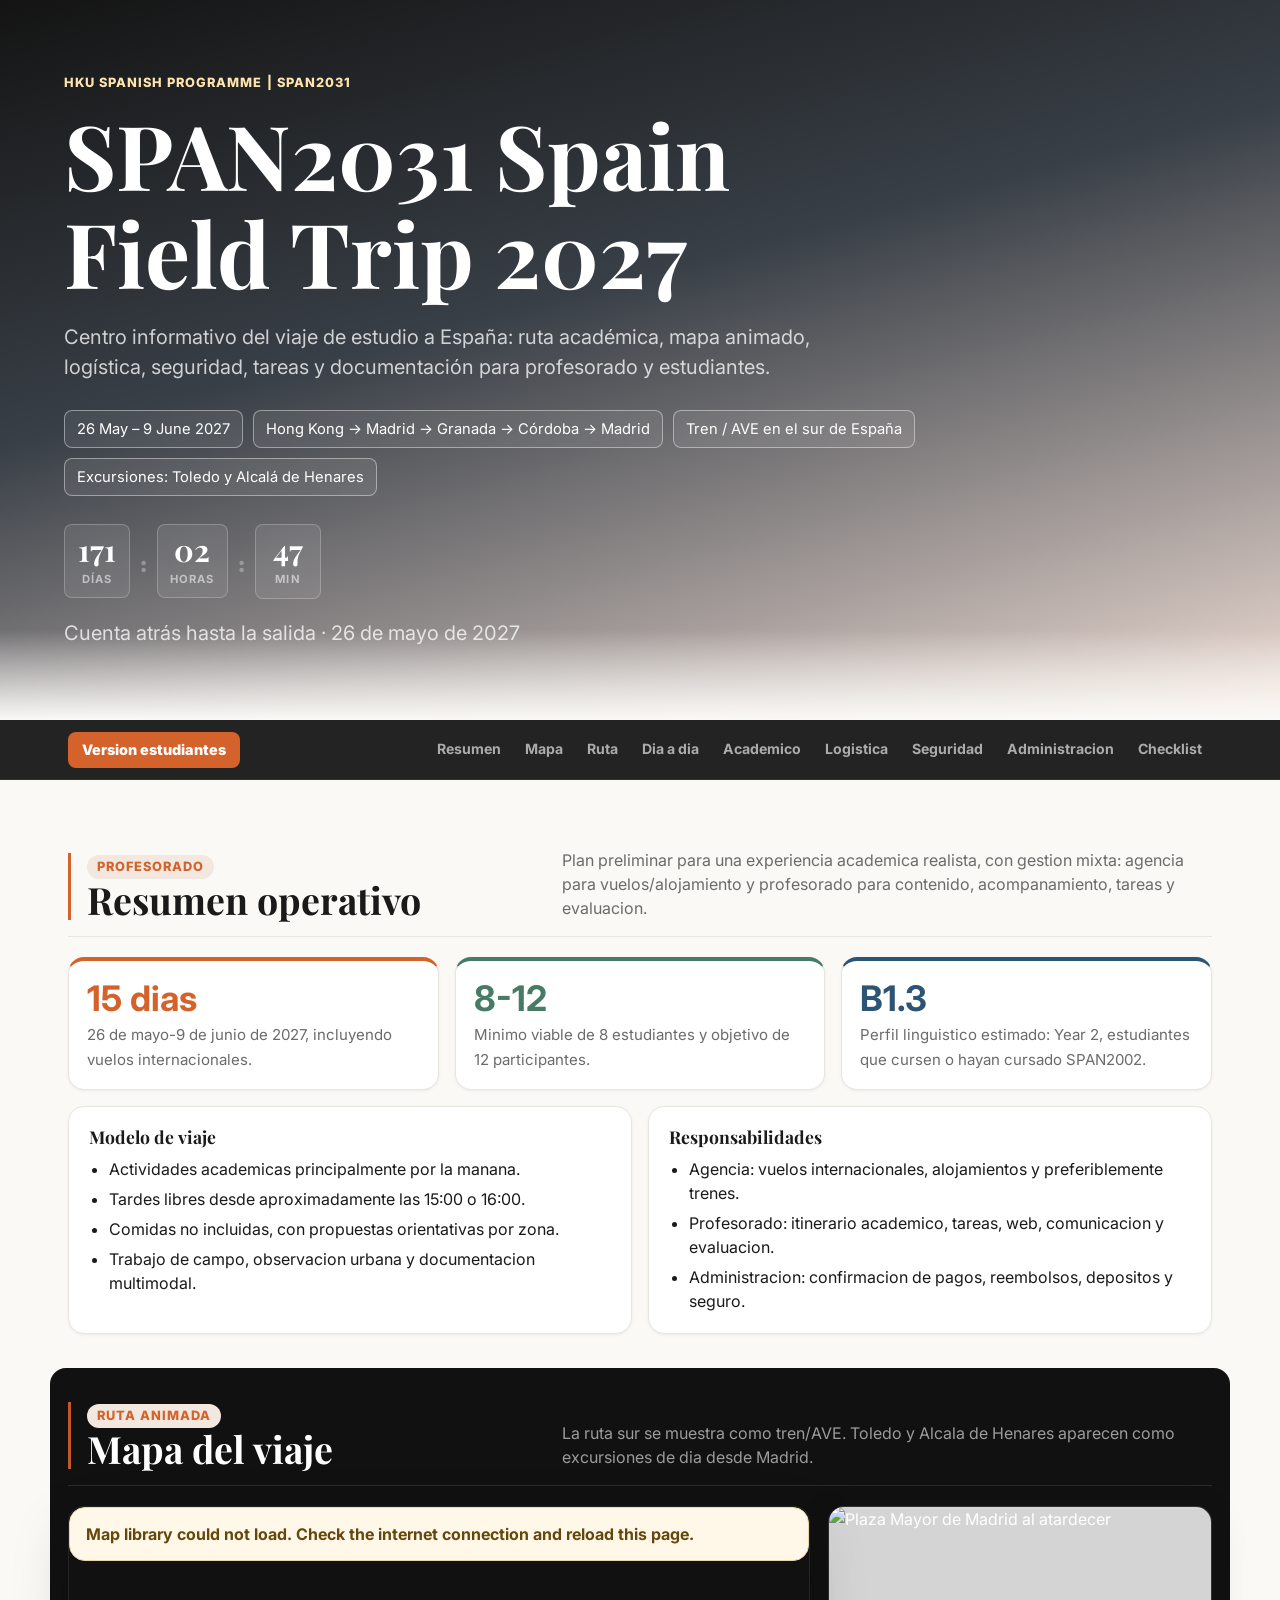
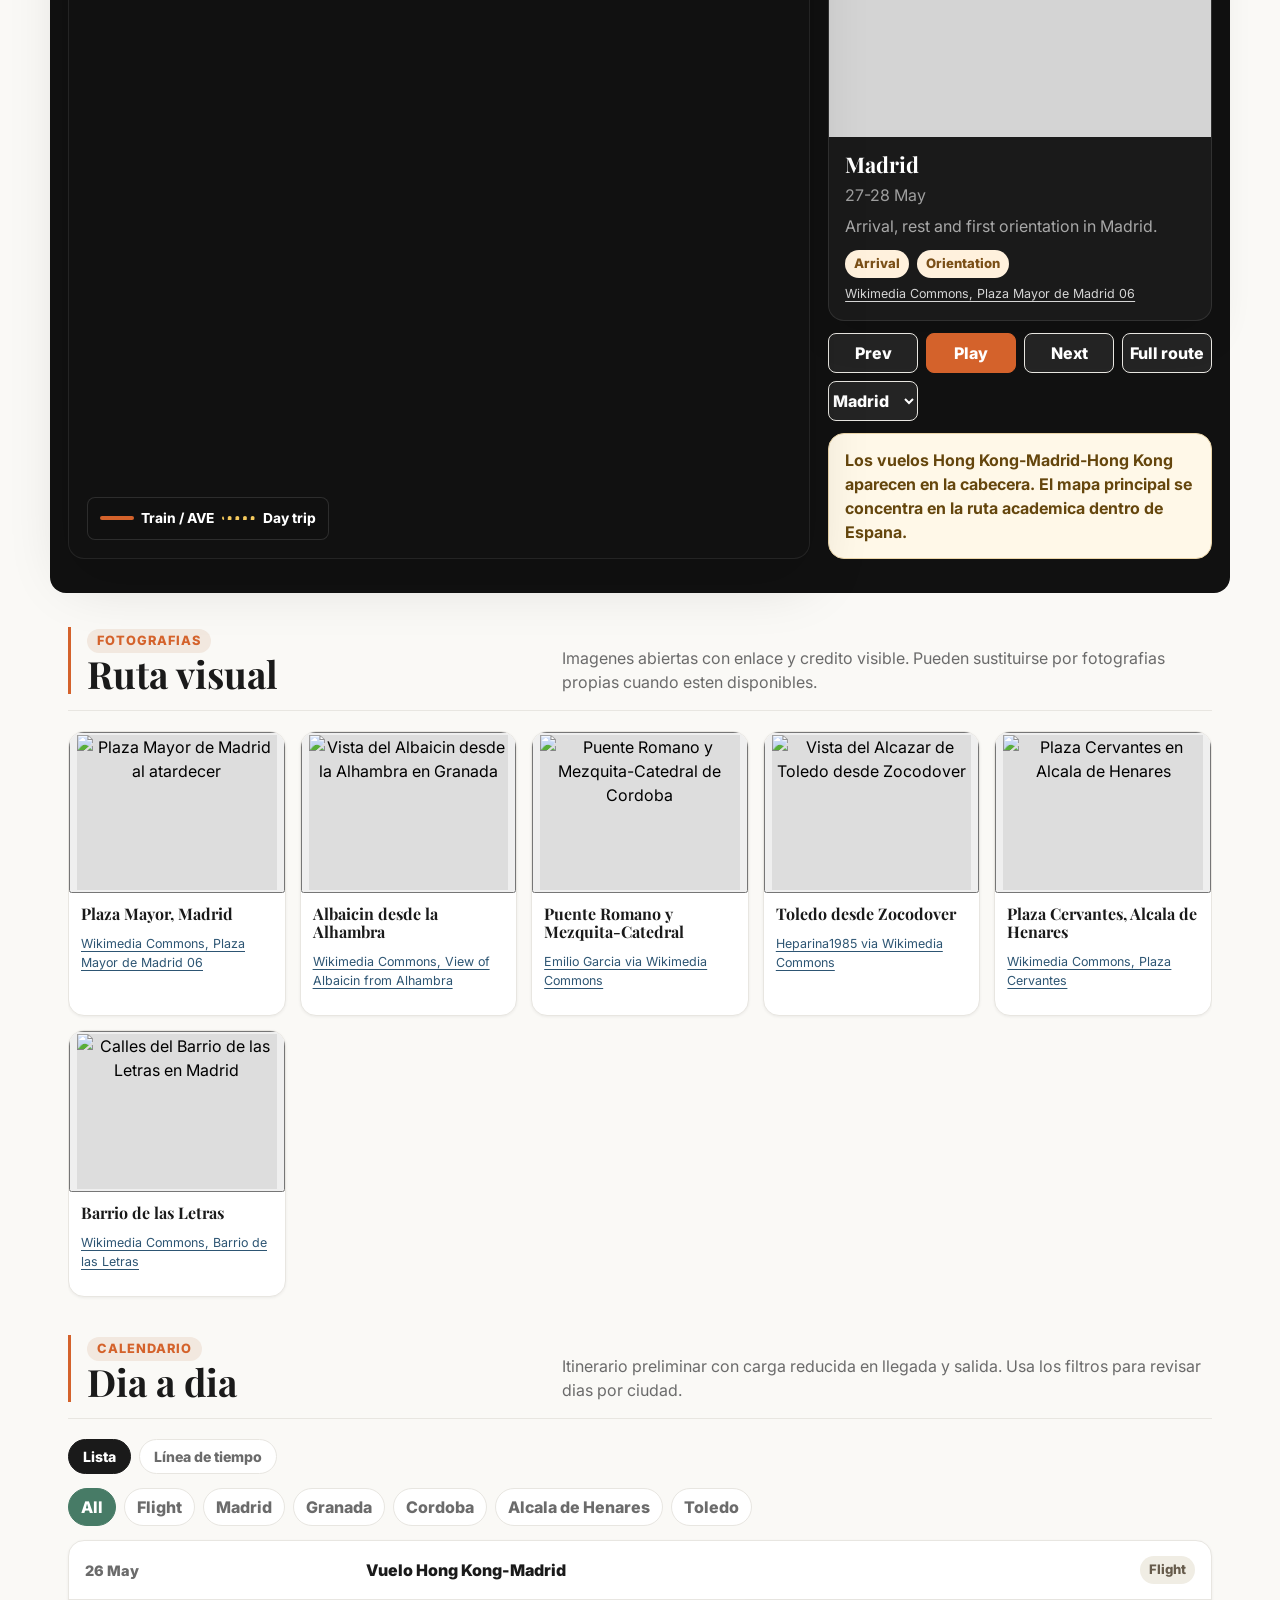
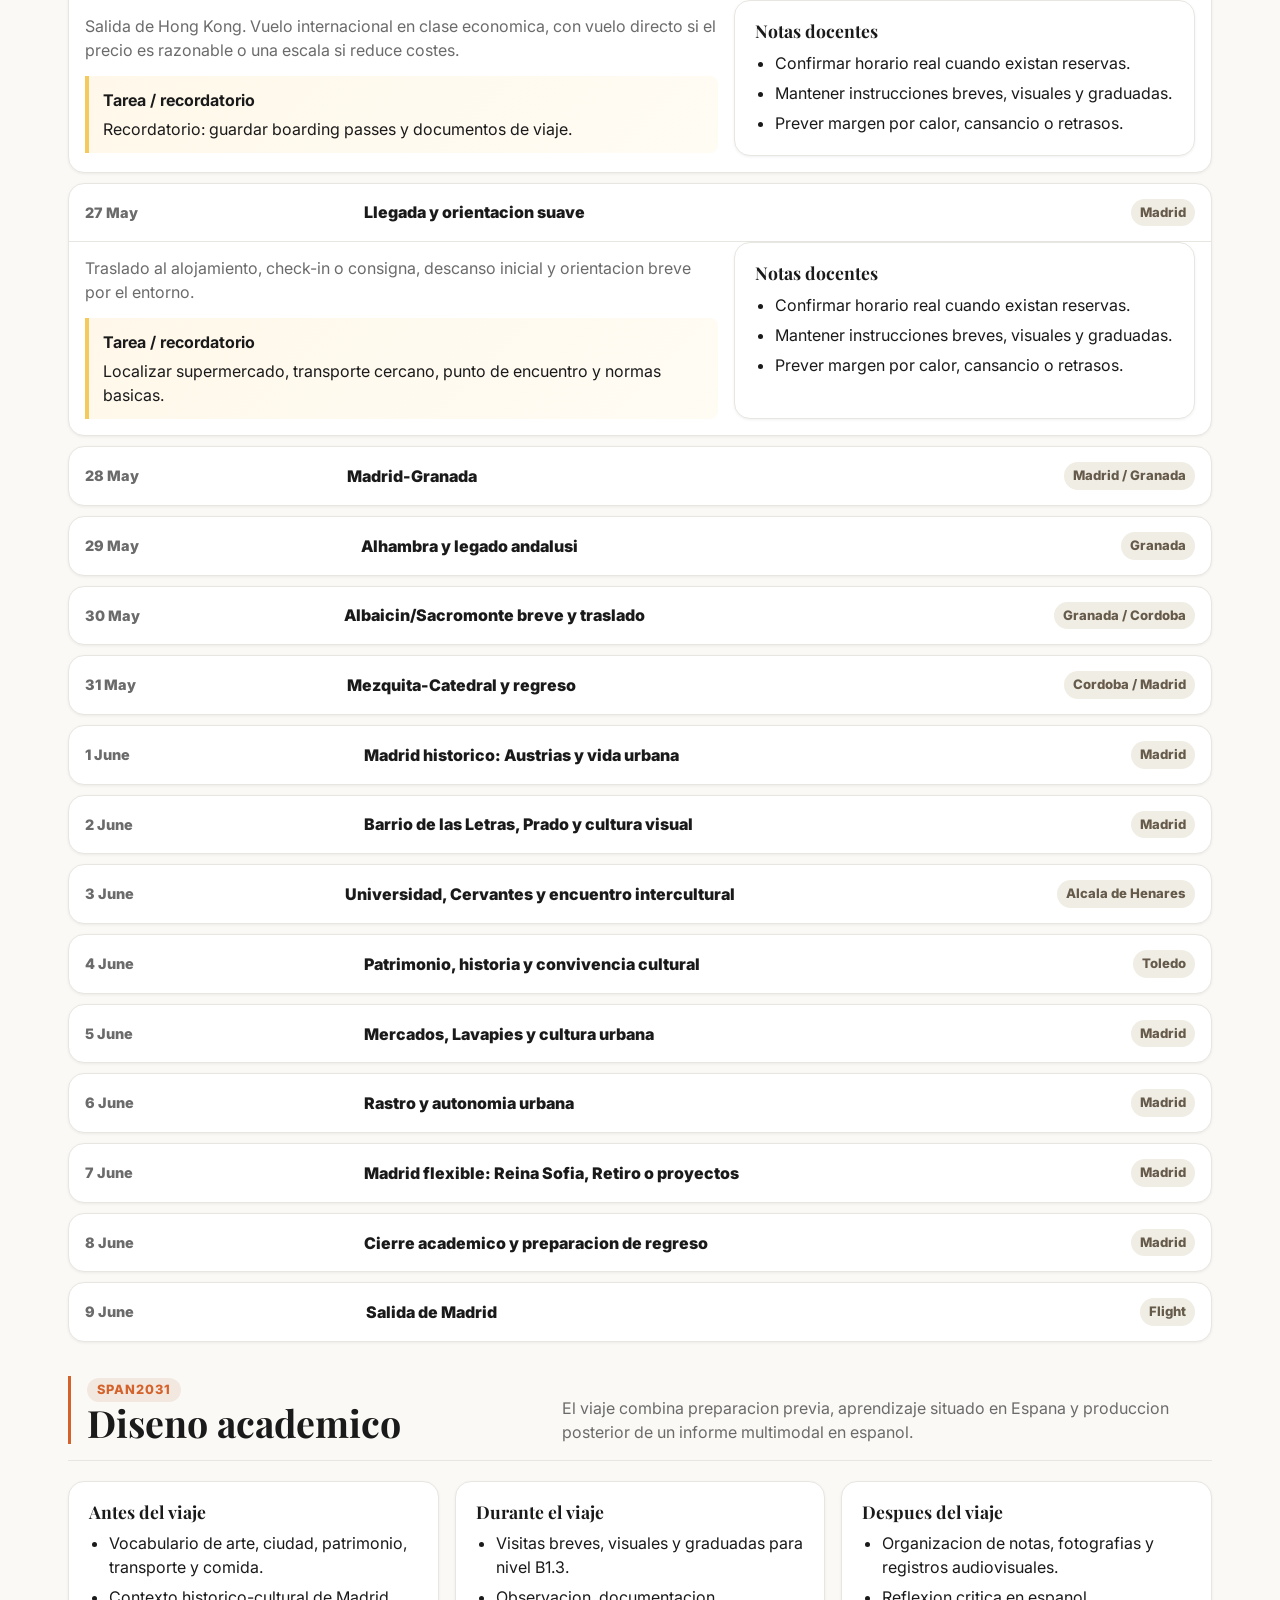
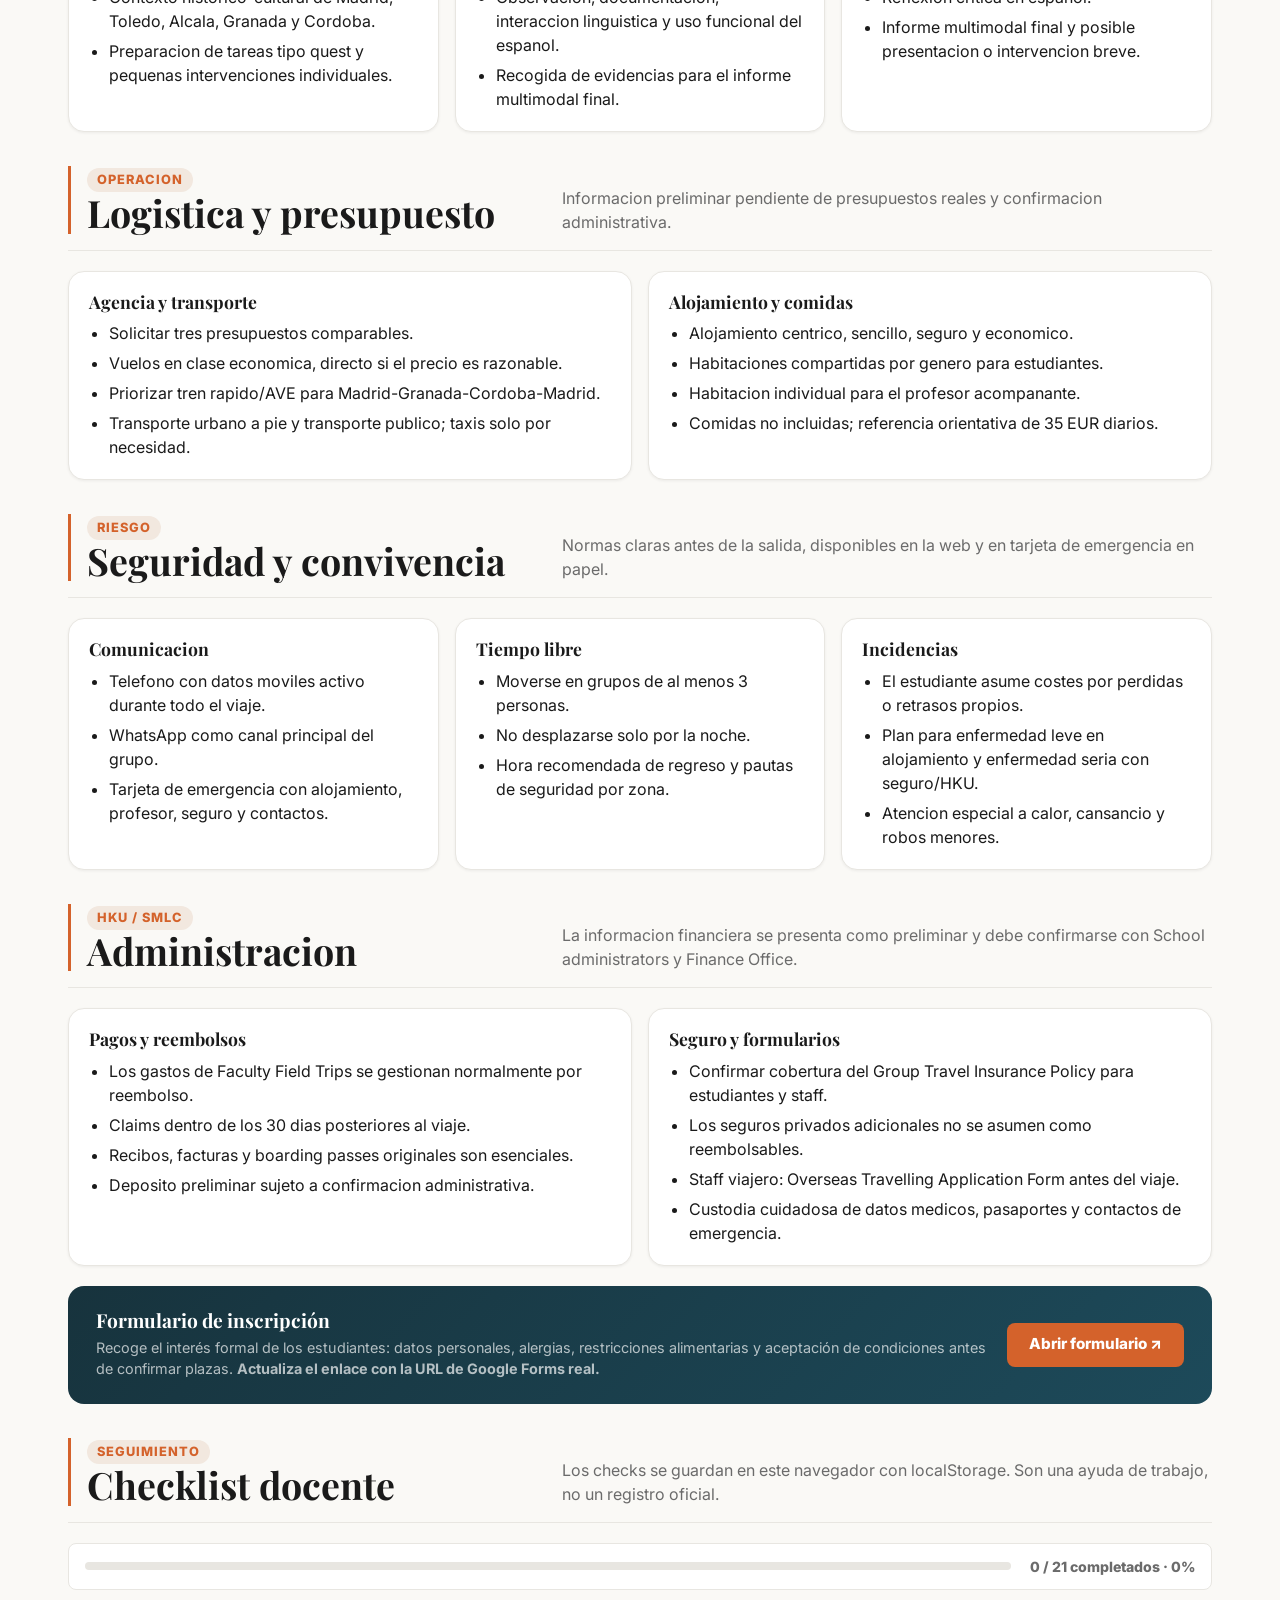
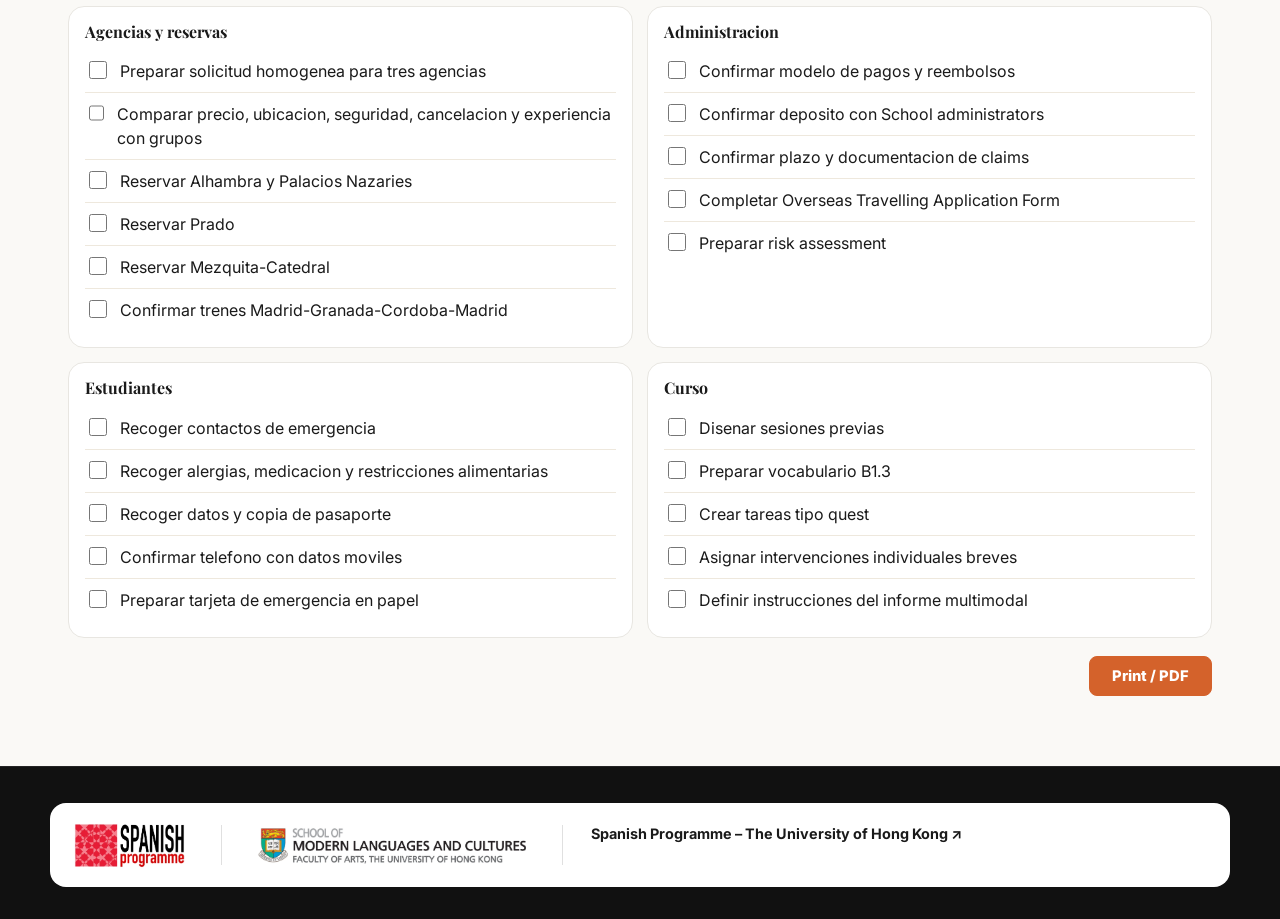
==== commit e2cc7b40: "Separate audience pages and add favicon" ====
--- a/index.html
+++ b/index.html
@@ -8,6 +8,7 @@
   <link rel="preconnect" href="https://fonts.gstatic.com" crossorigin>
   <link href="https://fonts.googleapis.com/css2?family=Inter:wght@400;600;700;800;900&family=Playfair+Display:wght@700;800&display=swap" rel="stylesheet">
   <link rel="stylesheet" href="https://unpkg.com/leaflet@1.9.4/dist/leaflet.css" integrity="sha256-p4NxAoJBhIIN+hmNHrzRCf9tD/miZyoHS5obTRR9BMY=" crossorigin="">
+  <link rel="icon" type="image/svg+xml" href="favicon.svg">
   <link rel="stylesheet" href="css/styles.css">
 </head>
 <body>
@@ -35,10 +36,7 @@
 
   <div class="topbar">
     <div class="topbar-inner">
-      <div class="tabs" role="tablist" aria-label="Secciones principales">
-        <button class="tab-button active" type="button" role="tab" aria-selected="true" aria-controls="teachers" data-tab="teachers">Profesorado</button>
-        <button class="tab-button" type="button" role="tab" aria-selected="false" aria-controls="students" data-tab="students">Estudiantes</button>
-      </div>
+      <a class="page-switch" href="estudiantes.html">Version estudiantes</a>
       <nav class="mini-nav" id="teacherNav" aria-label="Navegacion profesorado">
         <a href="#resumen">Resumen</a>
         <a href="#mapa">Mapa</a>
@@ -50,21 +48,8 @@
         <a href="#administracion">Administracion</a>
         <a href="#checklist">Checklist</a>
       </nav>
-      <nav class="mini-nav" id="studentNav" aria-label="Navegacion estudiantes" hidden>
-        <a href="#student-overview">Resumen</a>
-        <a href="#student-route">Mapa y ruta</a>
-        <a href="#student-itinerary">Itinerario</a>
-        <a href="#student-weather">Clima</a>
-        <a href="#student-bring">Que llevar</a>
-        <a href="#student-safety">Seguridad</a>
-        <a href="#student-assessment">Evaluacion</a>
-        <a href="#student-tasks">Tareas</a>
-        <a href="#student-costs">Costes</a>
-        <a href="#student-emergency">Emergencias</a>
-      </nav>
     </div>
   </div>
-
   <main>
     <article class="tab-panel active" id="teachers" role="tabpanel">
       <section id="resumen">
@@ -331,294 +316,6 @@
         </div>
       </section>
     </article>
-
-    <article class="tab-panel" id="students" role="tabpanel" lang="es">
-      <section id="student-overview">
-        <div class="student-hero">
-          <div class="panel">
-            <div class="eyebrow">Estudiantes</div>
-            <h2>Resumen del viaje a España</h2>
-            <p>Este viaje forma parte de SPAN2031. Aprenderas sobre historia, cultura y vida cotidiana en España mediante visitas guiadas, tareas breves in situ, observacion, fotografias, notas y un informe multimodal final en español.</p>
-            <p>Las mañanas tendran actividades academicas. La mayoria de las tardes seran libres desde aproximadamente las 15:00 o 16:00, pero deberas usar ese tiempo de forma responsable y seguir recogiendo material para tu trabajo final.</p>
-          </div>
-          <div class="panel">
-            <h3>Datos clave</h3>
-            <ul>
-              <li>Fechas: 26 de mayo-9 de junio de 2027.</li>
-              <li>Ruta: Hong Kong, Madrid, Granada, Cordoba, Madrid.</li>
-              <li>Excursiones desde Madrid: Toledo y Alcala de Henares.</li>
-              <li>Nivel aproximado: B1.3.</li>
-              <li>Las comidas no estan incluidas. Calcula unos 35 EUR al dia.</li>
-            </ul>
-          </div>
-        </div>
-        <div class="student-nav-cards student-nav-spaced">
-          <a href="#student-route">Mapa y ruta</a>
-          <a href="#student-itinerary">Itinerario</a>
-          <a href="#student-bring">Que llevar</a>
-          <a href="#student-safety">Seguridad</a>
-        </div>
-        <div class="signup-banner">
-          <div>
-            <h3>Inscripci&#243;n de inter&#233;s</h3>
-            <p>Confirma tu participaci&#243;n, datos personales, alergias y restricciones alimentarias mediante el formulario oficial antes de que se cierren las plazas.</p>
-          </div>
-          <a class="signup-btn" href="https://forms.gle/ACTUALIZAR-URL" target="_blank" rel="noreferrer">Formulario &#8599;</a>
-        </div>
-      </section>
-
-      <section id="student-route">
-        <div class="section-head">
-          <div>
-            <div class="eyebrow eyebrow-student">Ruta visual</div>
-            <h2>Mapa, trenes y lugares principales</h2>
-          </div>
-          <p>La ruta principal hacia el sur se hara en tren/AVE. Toledo y Alcala de Henares seran excursiones de dia desde Madrid.</p>
-        </div>
-        <div class="student-map-shell">
-          <div class="student-route-map" id="studentRouteMap" aria-label="Mapa de la ruta para estudiantes"></div>
-          <div class="panel">
-            <h3>Como leer la ruta</h3>
-            <ul>
-              <li><strong>Tren/AVE:</strong> Madrid -> Granada -> Cordoba -> Madrid.</li>
-              <li><strong>Excursiones:</strong> Madrid -> Toledo -> Madrid y Madrid -> Alcala de Henares -> Madrid.</li>
-              <li><strong>Base final:</strong> Madrid, con visitas urbanas, museos, mercados y cierre academico.</li>
-              <li><strong>Vuelos:</strong> Hong Kong-Madrid-Hong Kong, segun combinacion final de la agencia.</li>
-            </ul>
-            <p class="muted">El horario exacto dependera de reservas, trenes, alojamiento y vuelos confirmados.</p>
-          </div>
-        </div>
-        <div class="route-grid student-route-photos" id="studentRouteCards"></div>
-      </section>
-
-      <section id="student-itinerary">
-        <div class="section-head">
-          <div>
-            <div class="eyebrow eyebrow-student">Plan diario</div>
-            <h2>Itinerario</h2>
-          </div>
-          <p>La version final puede cambiar cuando se confirmen reservas, vuelos, trenes y alojamientos. Los dias de llegada y salida tendran menos carga academica.</p>
-        </div>
-        <div class="timeline-toggle-row">
-          <button class="view-toggle-btn active" type="button" data-view-toggle data-view-group="student-days" data-view="list">Lista</button>
-          <button class="view-toggle-btn" type="button" data-view-toggle data-view-group="student-days" data-view="timeline">L&#237;nea de tiempo</button>
-        </div>
-        <div data-view-panel="student-days" data-view-name="list">
-          <div class="day-list" id="studentDayList"></div>
-        </div>
-        <div data-view-panel="student-days" data-view-name="timeline" hidden>
-          <div id="studentTimeline"></div>
-        </div>
-      </section>
-
-      <section id="student-weather">
-        <div class="section-head">
-          <div>
-            <div class="eyebrow eyebrow-student">Preparaci&#243;n</div>
-            <h2>Clima en mayo-junio</h2>
-          </div>
-          <p>Referencia orientativa para el equipaje. En mayo-junio Espa&#241;a puede ser muy c&#225;lida, especialmente en el sur.</p>
-        </div>
-        <div class="weather-table-wrap">
-          <table class="weather-table" aria-label="Temperatura y lluvia por ciudad">
-            <thead>
-              <tr>
-                <th>Ciudad</th>
-                <th>Fechas</th>
-                <th>M&#225;x.</th>
-                <th>M&#237;n.</th>
-                <th>Lluvia</th>
-                <th>Consejo pr&#225;ctico</th>
-              </tr>
-            </thead>
-            <tbody>
-              <tr>
-                <td><strong>Madrid</strong></td>
-                <td>27&#8211;28 May &amp; 31 May&#8211;9 Jun</td>
-                <td class="temp-max">26&#8211;31 &#176;C</td>
-                <td class="temp-min">13&#8211;17 &#176;C</td>
-                <td><span class="weather-icon">&#127782;</span> 4&#8211;7 d&#237;as/mes</td>
-                <td>Protecci&#243;n solar, ropa ligera y capas para la noche</td>
-              </tr>
-              <tr>
-                <td><strong>Granada</strong></td>
-                <td>28&#8211;30 May</td>
-                <td class="temp-max">29&#8211;33 &#176;C</td>
-                <td class="temp-min">13&#8211;16 &#176;C</td>
-                <td><span class="weather-icon">&#9728;&#65039;</span> 2&#8211;3 d&#237;as/mes</td>
-                <td>Calor notable. Botella de agua imprescindible</td>
-              </tr>
-              <tr>
-                <td><strong>C&#243;rdoba</strong></td>
-                <td>30&#8211;31 May</td>
-                <td class="temp-max">32&#8211;36 &#176;C</td>
-                <td class="temp-min">15&#8211;19 &#176;C</td>
-                <td><span class="weather-icon">&#9728;&#65039;</span> 2&#8211;3 d&#237;as/mes</td>
-                <td>Muy calurosa en junio. Sombrero y protecci&#243;n solar alta</td>
-              </tr>
-              <tr>
-                <td><strong>Toledo</strong></td>
-                <td>4 Jun (excursi&#243;n)</td>
-                <td class="temp-max">28&#8211;32 &#176;C</td>
-                <td class="temp-min">13&#8211;16 &#176;C</td>
-                <td><span class="weather-icon">&#127780;&#65039;</span> 4&#8211;5 d&#237;as/mes</td>
-                <td>Ciudad en alto y expuesta al sol. Gorra imprescindible</td>
-              </tr>
-              <tr>
-                <td><strong>Alcal&#225; de Henares</strong></td>
-                <td>3 Jun (excursi&#243;n)</td>
-                <td class="temp-max">27&#8211;30 &#176;C</td>
-                <td class="temp-min">13&#8211;16 &#176;C</td>
-                <td><span class="weather-icon">&#127780;&#65039;</span> 4&#8211;5 d&#237;as/mes</td>
-                <td>Similar a Madrid. Calzado c&#243;modo para largas caminatas</td>
-              </tr>
-            </tbody>
-          </table>
-        </div>
-        <p class="weather-tip">&#9888;&#65039; <strong>Aviso calor:</strong> C&#243;rdoba y Granada en mayo-junio pueden superar los 35 &#176;C. Planifica las actividades exteriores preferentemente por la ma&#241;ana y lleva siempre agua.</p>
-      </section>
-
-      <section id="student-bring">
-        <div class="section-head">
-          <div>
-            <div class="eyebrow eyebrow-student">Preparacion</div>
-            <h2>Que llevar</h2>
-          </div>
-        </div>
-        <div class="grid cols-3">
-          <div class="panel"><h3>Documentos</h3><ul><li>Pasaporte y copia digital.</li><li>Documentos de viaje y boarding passes.</li><li>Tarjeta de emergencia entregada antes de la salida.</li></ul></div>
-          <div class="panel"><h3>Kit diario</h3><ul><li>Telefono con datos moviles.</li><li>Calzado comodo.</li><li>Botella de agua reutilizable.</li><li>Proteccion solar y ropa ligera.</li></ul></div>
-          <div class="panel"><h3>Material de trabajo</h3><ul><li>Cuaderno o app de notas.</li><li>Camara o espacio suficiente en el movil para fotos.</li><li>Lista de vocabulario en español.</li><li>Carpeta pequena para recibos.</li></ul></div>
-        </div>
-      </section>
-
-      <section id="student-safety">
-        <div class="section-head">
-          <div>
-            <div class="eyebrow eyebrow-student">Normas</div>
-            <h2>Seguridad</h2>
-          </div>
-        </div>
-        <div class="grid cols-3">
-          <div class="panel"><h3>Mantente conectado/a</h3><p>Lleva el telefono cargado y con datos moviles activos. WhatsApp sera el canal principal de comunicacion del grupo.</p></div>
-          <div class="panel"><h3>Muevete en grupo</h3><p>Durante el tiempo libre, muevete en grupos de al menos 3 personas. No te desplaces solo/a por la noche.</p></div>
-          <div class="panel"><h3>Cuida tus pertenencias</h3><p>Eres responsable de tu pasaporte, telefono, cartera, tarjetas, entradas, billetes y objetos personales.</p></div>
-        </div>
-      </section>
-
-      <section id="student-assessment">
-        <div class="section-head">
-          <div>
-            <div class="eyebrow eyebrow-student">Coursework</div>
-            <h2>Evaluacion</h2>
-          </div>
-        </div>
-        <div class="panel">
-          <p>La evaluacion se centrara en la preparacion, la participacion activa, las tareas in situ, el uso del español, la documentacion de la experiencia y un informe multimodal final en español. Tambien podras preparar una breve intervencion individual vinculada a una visita.</p>
-        </div>
-      </section>
-
-      <section id="student-tasks">
-        <div class="section-head">
-          <div>
-            <div class="eyebrow eyebrow-student">Trabajo de campo</div>
-            <h2>Tareas diarias</h2>
-          </div>
-        </div>
-        <div class="grid cols-2">
-          <div class="panel">
-            <h3>Ejemplos</h3>
-            <ul>
-              <li>Buscar detalles concretos en una plaza, museo, mercado o monumento.</li>
-              <li>Fotografiar detalles arquitectonicos o culturales y explicarlos despues.</li>
-              <li>Comparar un espacio publico español con un espacio publico de Hong Kong.</li>
-              <li>Identificar palabras nuevas en carteles, menus, estaciones y museos.</li>
-            </ul>
-          </div>
-          <div class="panel">
-            <h3>Evidencias</h3>
-            <ul>
-              <li>Notas breves en español.</li>
-              <li>Fotos con pies de foto.</li>
-              <li>Pequenos registros de audio/video cuando sea apropiado.</li>
-              <li>Reflexiones para el informe multimodal final.</li>
-            </ul>
-          </div>
-        </div>
-      </section>
-
-      <section id="student-costs">
-        <div class="section-head">
-          <div>
-            <div class="eyebrow eyebrow-student">Dinero</div>
-            <h2>Costes y responsabilidad</h2>
-          </div>
-        </div>
-        <div class="grid cols-2">
-          <div class="panel">
-            <h3>Comidas</h3>
-            <p>Las comidas y bebidas no estan incluidas. Calcula unos 35 EUR al dia para desayunos sencillos, menus del dia, bocadillos, supermercados, mercados y cenas informales.</p>
-          </div>
-          <div class="panel">
-            <h3>Costes personales</h3>
-            <p>Eres responsable de compras personales, actividades opcionales, transporte durante el tiempo libre, entradas o documentos perdidos y costes causados por retrasos propios.</p>
-          </div>
-        </div>
-        <div class="finance-tools">
-          <div class="finance-card">
-            <h3>Conversor HKD &#8596; EUR</h3>
-            <div class="finance-row">
-              <label class="finance-label" for="convHKD">HKD</label>
-              <input class="finance-input" type="number" id="convHKD" placeholder="1000" min="0">
-              <span class="finance-arrow">&#8594;</span>
-              <input class="finance-input" type="number" id="convEUR" placeholder="EUR" min="0">
-              <label class="finance-label" for="convEUR">EUR</label>
-            </div>
-            <div class="finance-row">
-              <label class="finance-label" for="convRate">Cambio</label>
-              <input class="finance-input" type="number" id="convRate" value="8.60" step="0.01" min="1">
-              <span class="rate-note">HKD por 1 EUR (orientativo)</span>
-            </div>
-            <p class="rate-note">Tipo de cambio orientativo &#183; actualiza el valor seg&#250;n la fecha del viaje.</p>
-          </div>
-          <div class="finance-card">
-            <h3>Calculadora de presupuesto</h3>
-            <div class="finance-row">
-              <label class="finance-label" for="budgetDays">D&#237;as</label>
-              <input class="finance-input" type="number" id="budgetDays" value="15" min="1" max="30">
-            </div>
-            <div class="finance-row">
-              <label class="finance-label" for="budgetEurDay">EUR/d&#237;a</label>
-              <input class="finance-input" type="number" id="budgetEurDay" value="35" min="0">
-            </div>
-            <div class="finance-row">
-              <label class="finance-label" for="budgetExtra">Extras (EUR)</label>
-              <input class="finance-input" type="number" id="budgetExtra" value="0" min="0" placeholder="museos, souvenirs&#8230;">
-            </div>
-            <div class="finance-row">
-              <label class="finance-label" for="budgetRate">HKD/EUR</label>
-              <input class="finance-input" type="number" id="budgetRate" value="8.60" step="0.01" min="1">
-            </div>
-            <div class="finance-result" id="budgetResult">525 EUR &#8776; 4&#8239;515 HKD</div>
-          </div>
-        </div>
-      </section>
-
-      <section id="student-emergency">
-        <div class="section-head">
-          <div>
-            <div class="eyebrow eyebrow-student">Informacion practica</div>
-            <h2>Emergencias</h2>
-          </div>
-          <p>Los contactos finales del profesor, alojamientos y seguro se anadiran cuando esten confirmados. En una emergencia real en España, llama primero al 112.</p>
-        </div>
-        <div class="grid cols-3">
-          <div class="panel"><h3>Contactos del viaje</h3><p>[Telefono / WhatsApp del profesor]</p><p>[Direcciones de alojamientos en Madrid, Granada y Cordoba]</p><p>[Datos del seguro HKU]</p></div>
-          <div class="panel"><h3>Numeros de emergencia</h3><ul><li><strong>112</strong>: emergencias generales, policia, bomberos y asistencia sanitaria. Si dudas, llama al 112.</li><li><strong>091</strong>: Policia Nacional.</li><li><strong>092</strong>: Policia Local.</li><li><strong>062</strong>: Guardia Civil.</li><li><strong>061</strong>: urgencias sanitarias, cuando este disponible.</li><li><strong>080 / 085</strong>: bomberos, segun zona.</li></ul><p class="credit">Fuente principal: <a href="https://administracion.gob.es/pag_Home/en/Tu-espacio-europeo/derechos-obligaciones/ciudadanos/asistencia-sanitaria/numeros-urgencia.html" target="_blank" rel="noreferrer">Administracion.gob.es, 112 en España</a>.</p></div>
-          <div class="panel"><h3>Que decir al llamar</h3><ul><li>Tu nombre y que eres estudiante de HKU.</li><li>Ciudad, direccion exacta o punto de referencia.</li><li>Que ha pasado y cuantas personas necesitan ayuda.</li><li>Telefono de contacto y si hay alguien herido.</li><li>Despues, avisa al profesor por WhatsApp o llamada.</li></ul></div>
-        </div>
-      </section>
-    </article>
   </main>
 
   <footer class="site-footer">
--- a/css/styles.css
+++ b/css/styles.css
@@ -286,6 +286,28 @@
       background: rgba(255, 255, 255, 0.1);
     }
 
+    .page-switch {
+      flex: 0 0 auto;
+      min-height: 36px;
+      display: inline-flex;
+      align-items: center;
+      justify-content: center;
+      padding: 7px 14px;
+      border-radius: var(--radius-sm);
+      background: var(--accent);
+      color: #fff;
+      text-decoration: none;
+      font-size: 0.9rem;
+      font-weight: 850;
+      white-space: nowrap;
+      transition: var(--transition);
+    }
+
+    .page-switch:hover {
+      background: var(--accent-dark);
+      transform: translateY(-1px);
+    }
+
     main {
       max-width: 1180px;
       margin: 0 auto;
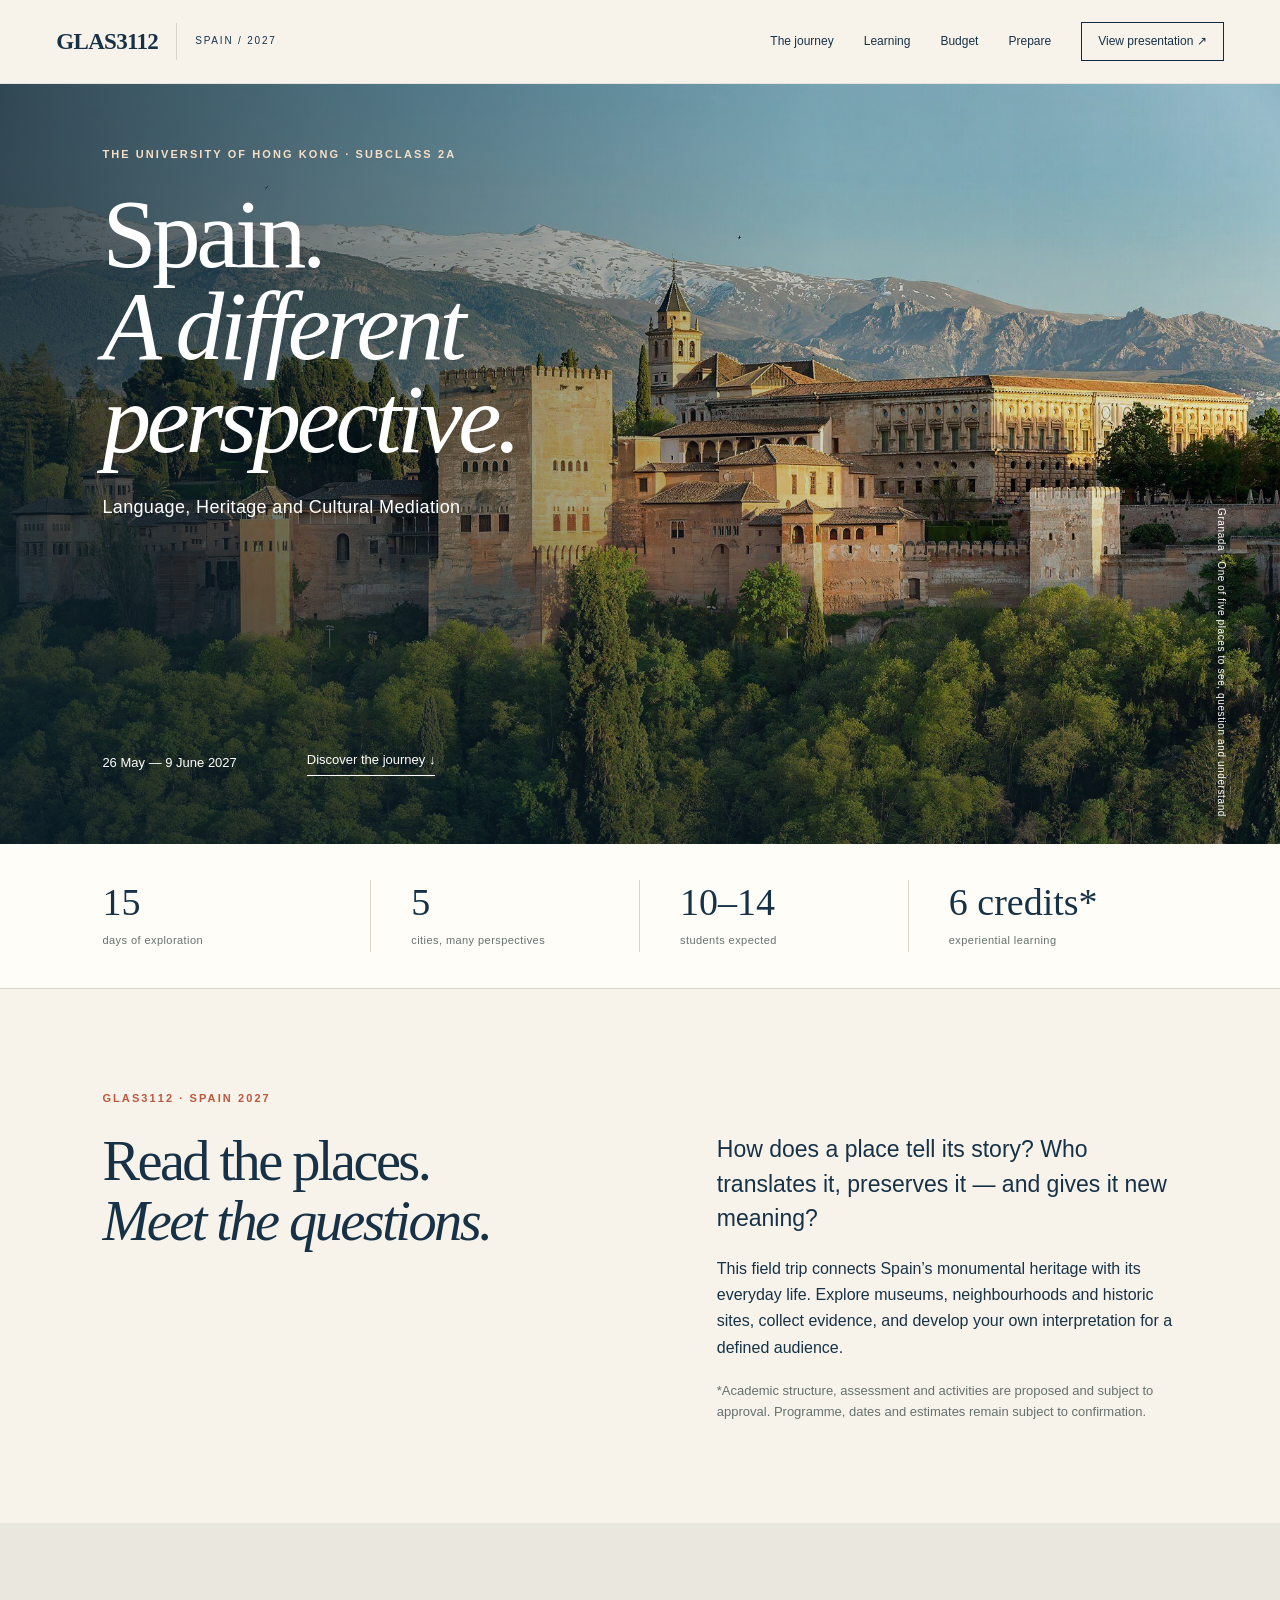
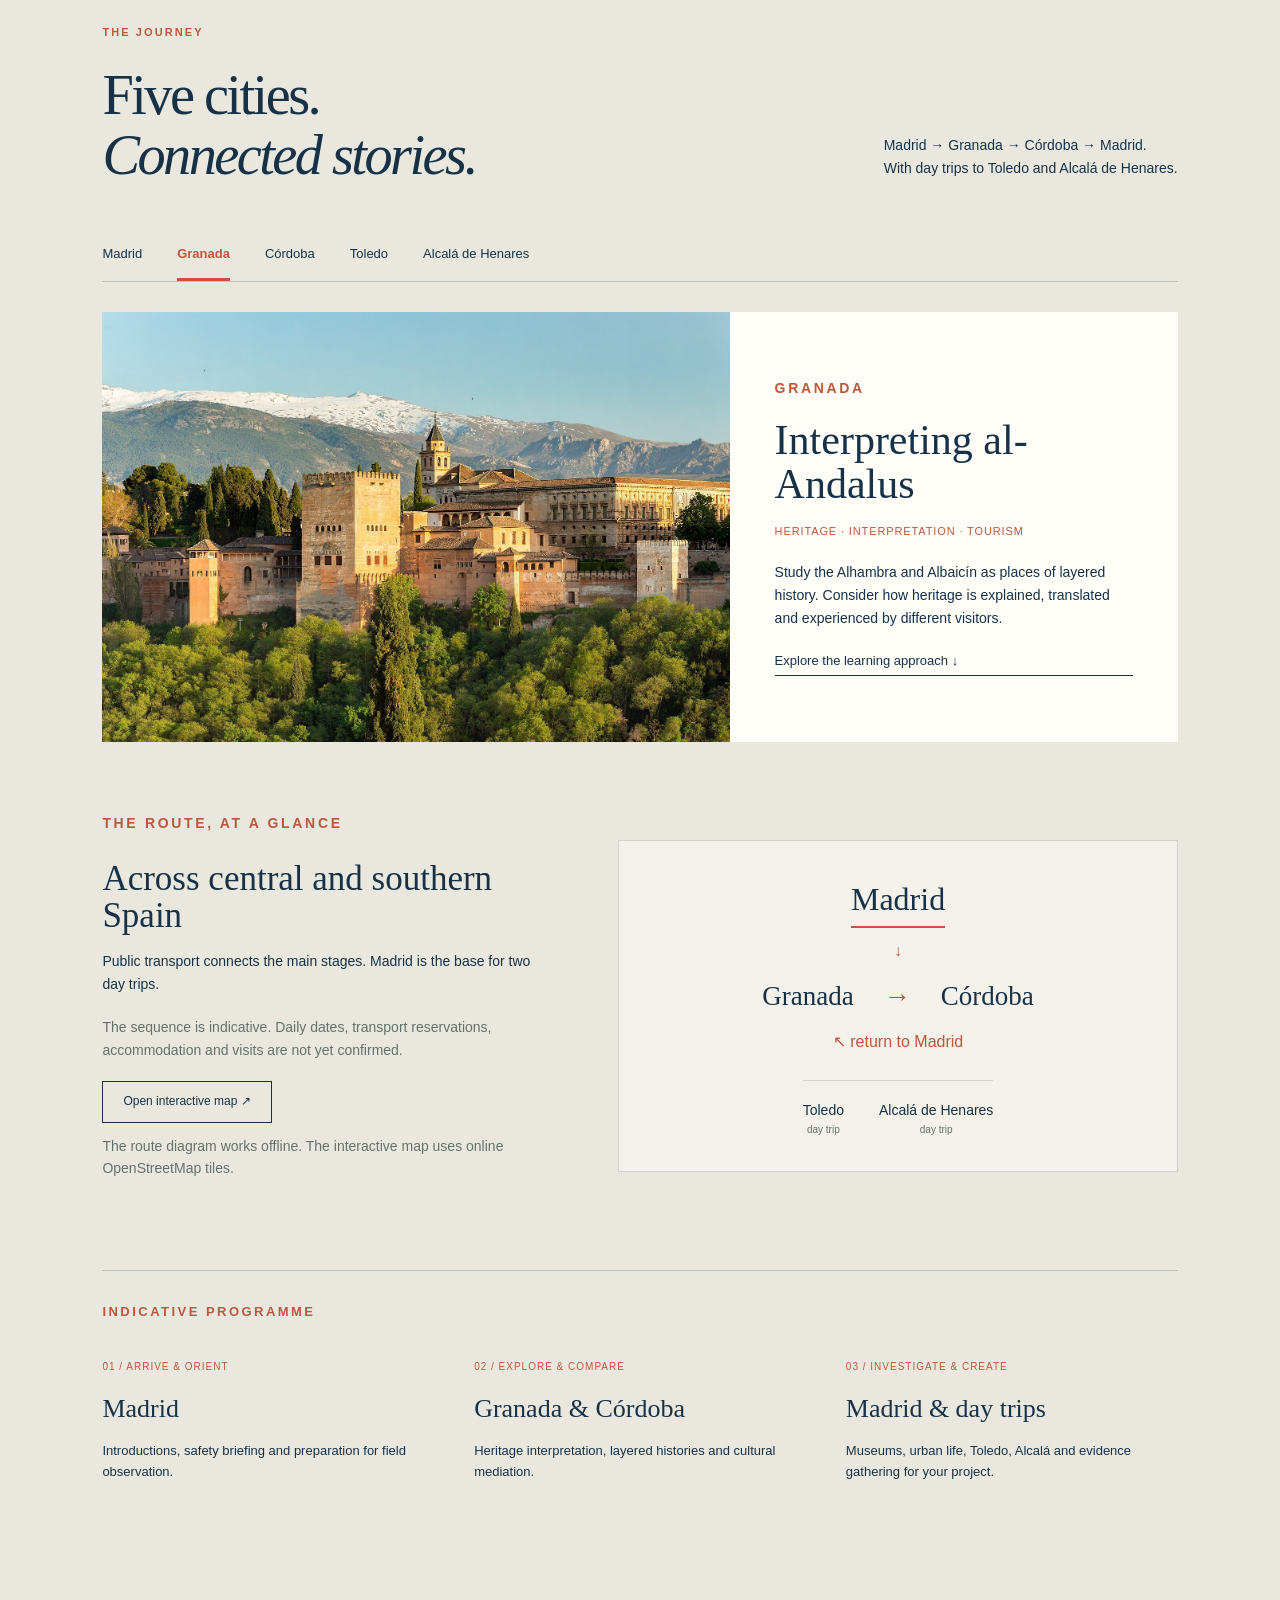
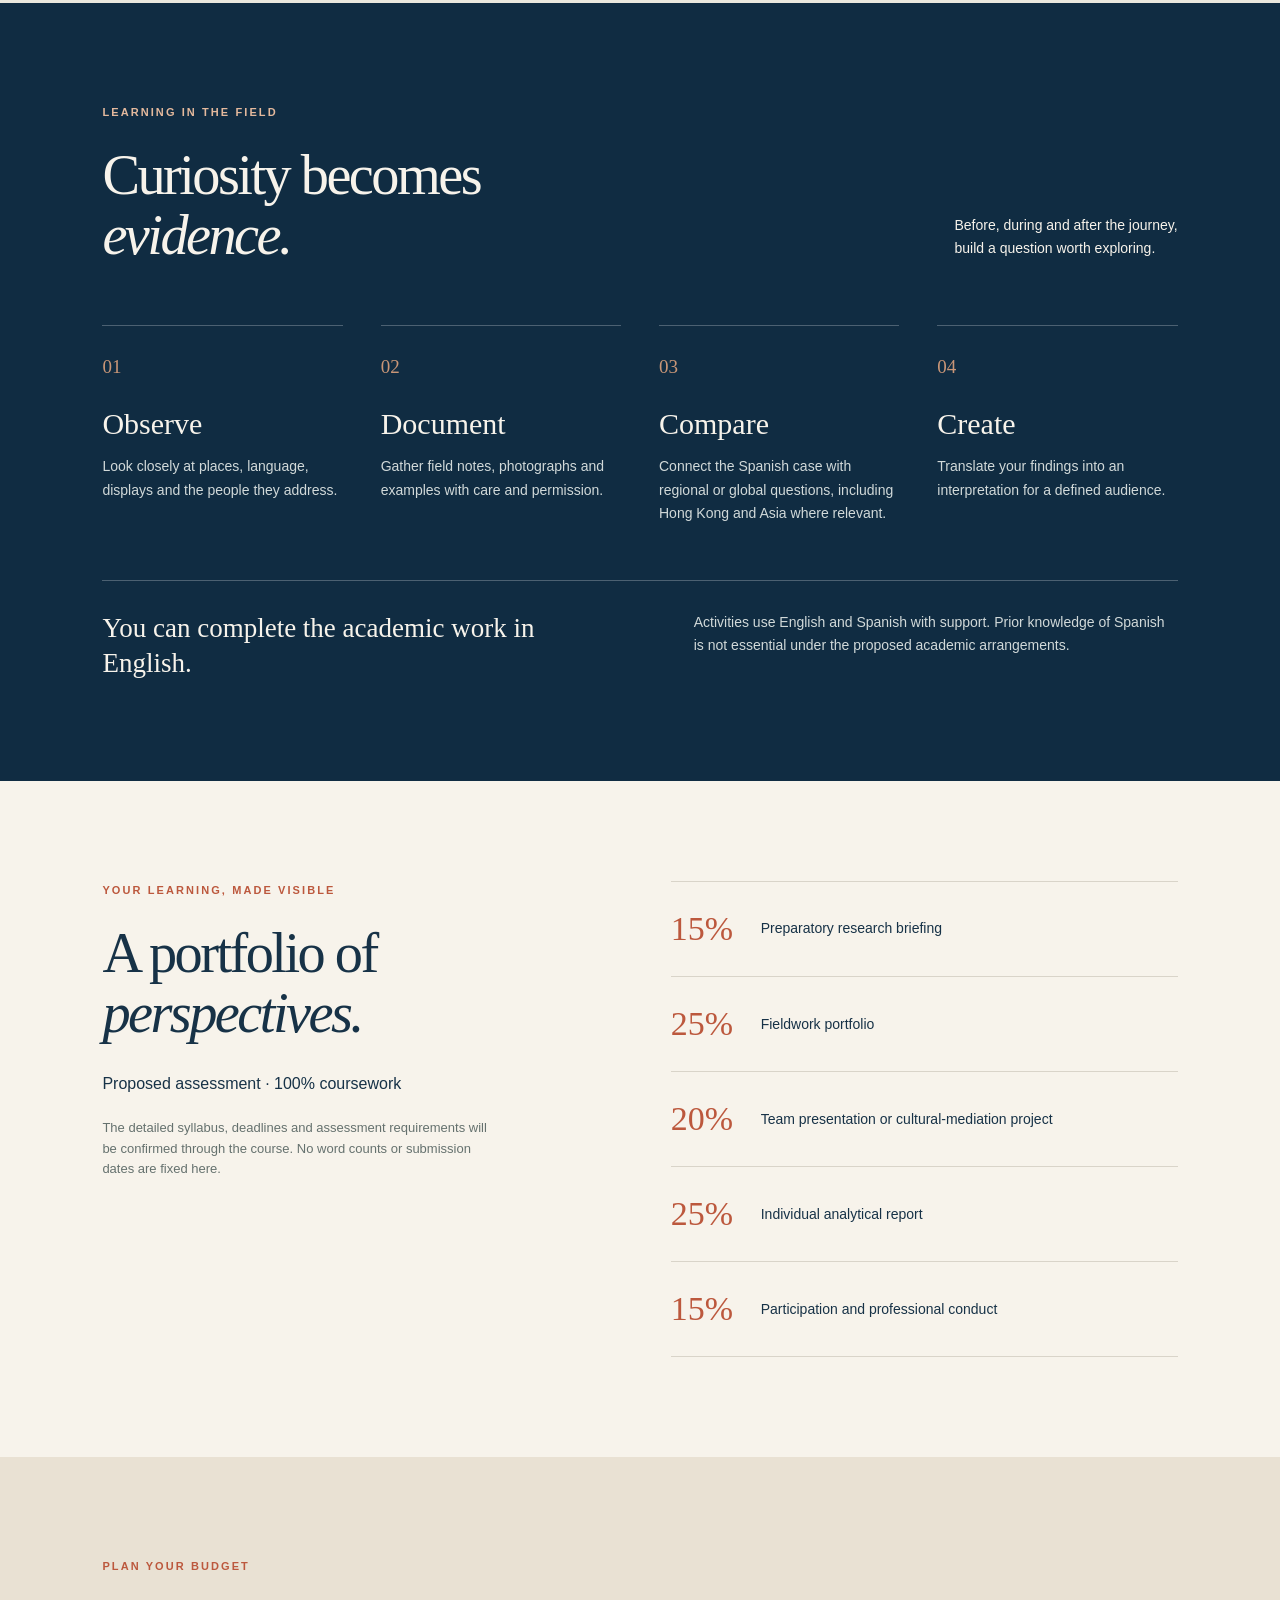
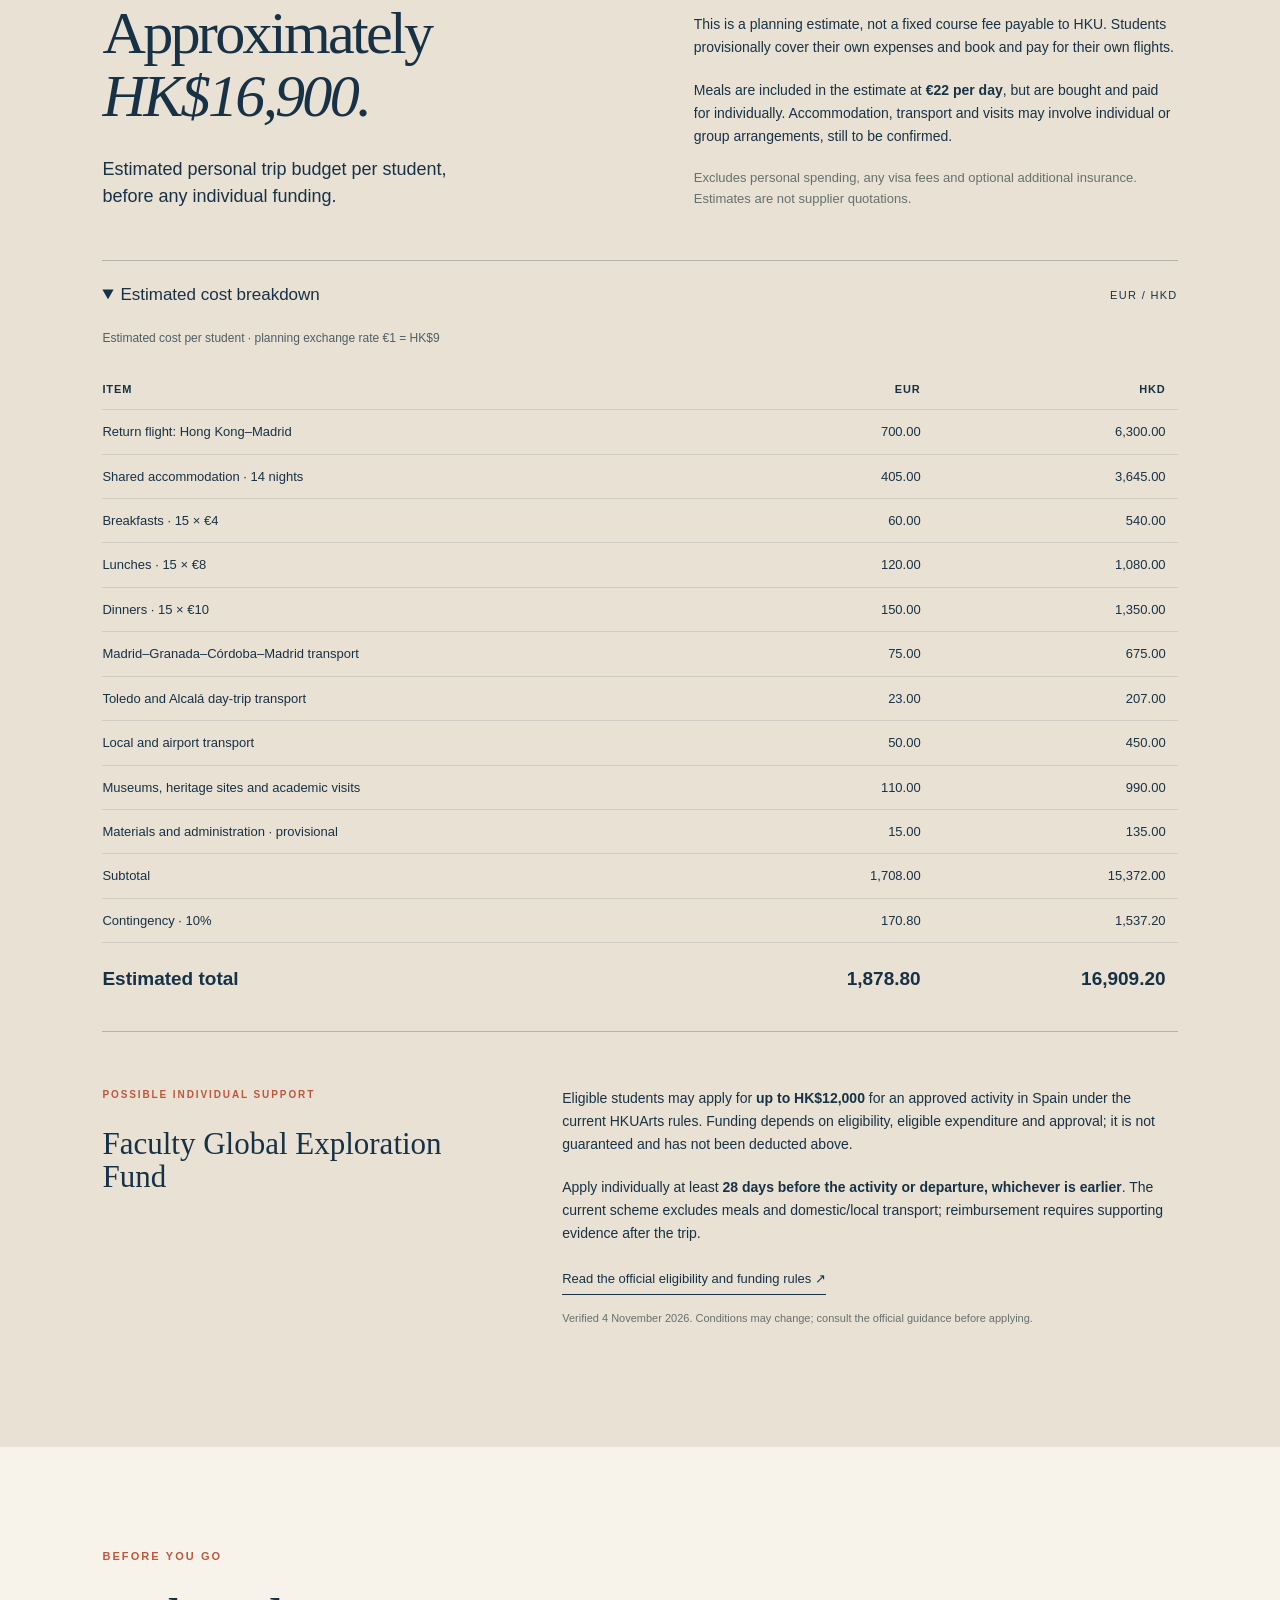
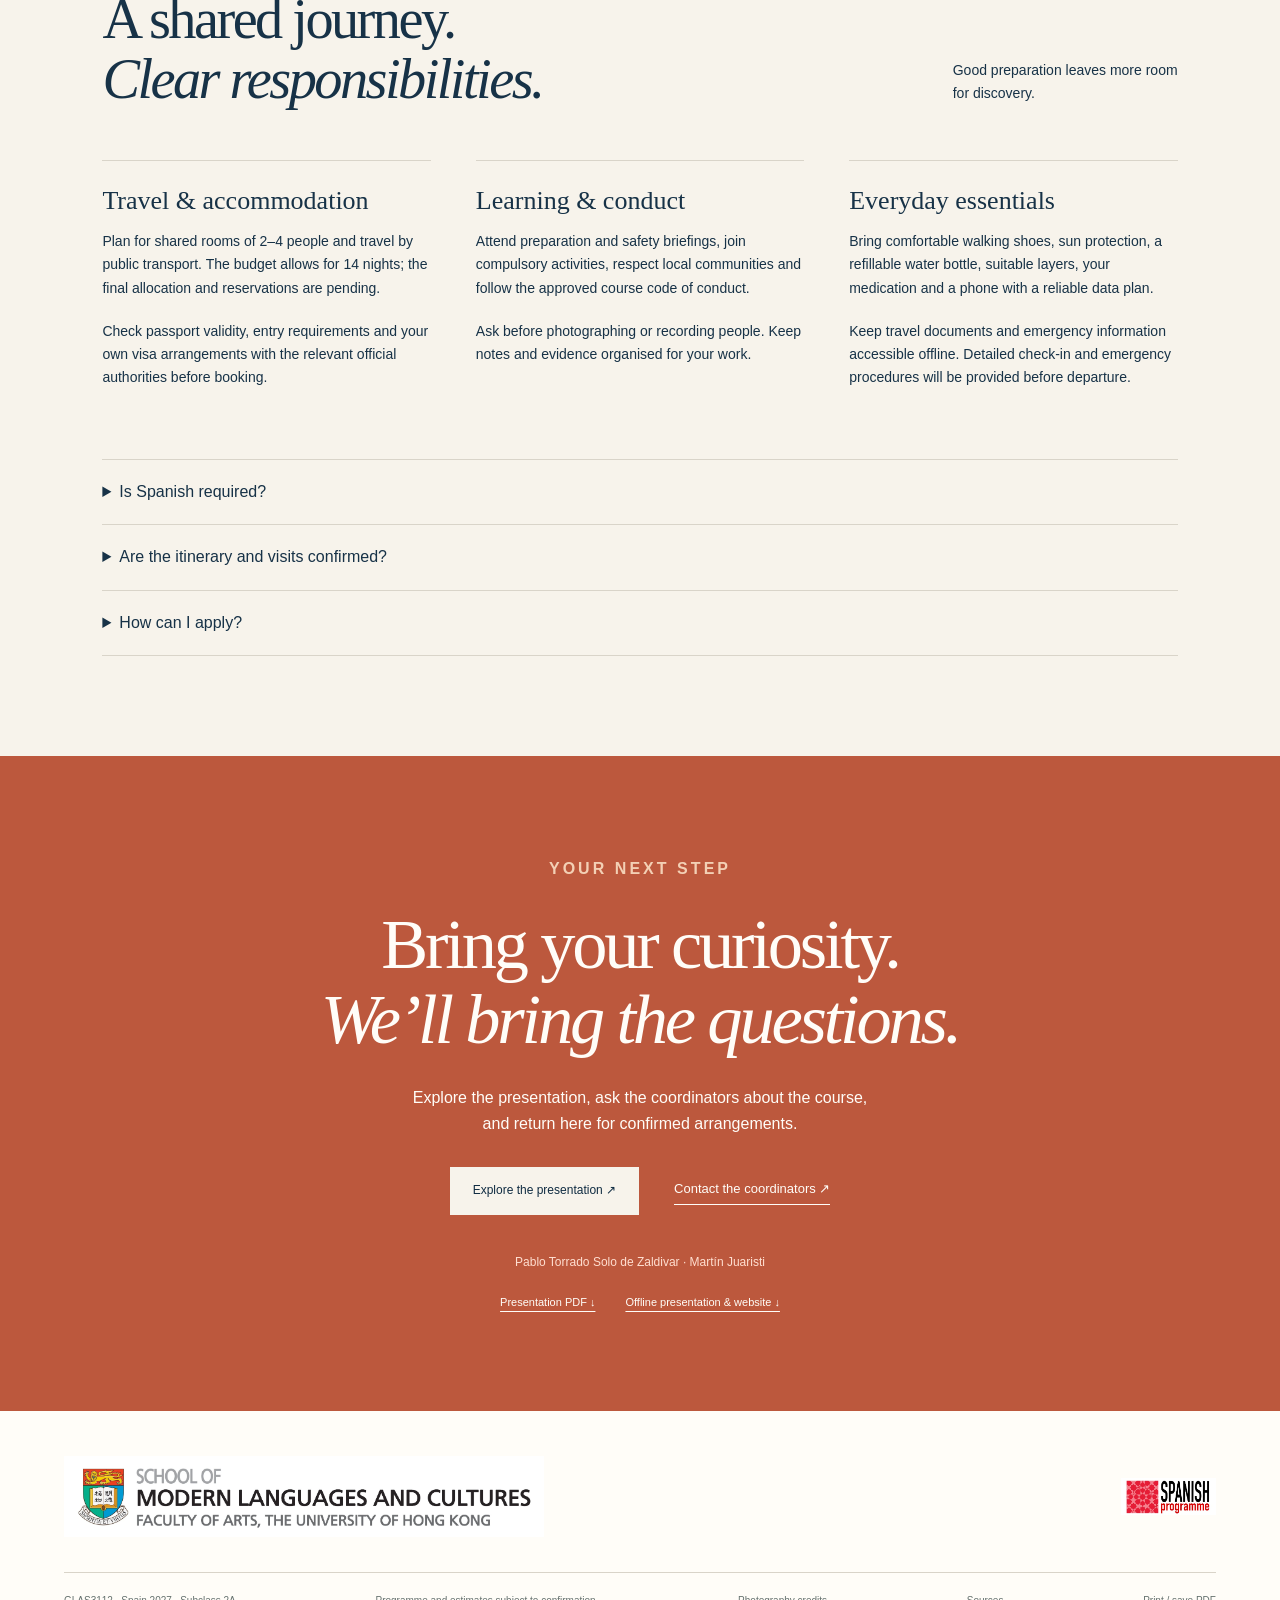
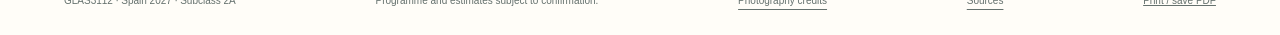
==== commit 0f577595: "Rebuild GLAS3112 Spain student site and 12-slide presentation" ====
--- a/index.html
+++ b/index.html
@@ -1,347 +1 @@
-<!doctype html>
-<html lang="es">
-<head>
-  <meta charset="utf-8">
-  <meta name="viewport" content="width=device-width, initial-scale=1">
-  <title>SPAN2031 Spain Field Trip 2027</title>
-  <link rel="preconnect" href="https://fonts.googleapis.com">
-  <link rel="preconnect" href="https://fonts.gstatic.com" crossorigin>
-  <link href="https://fonts.googleapis.com/css2?family=Inter:wght@400;600;700;800;900&family=Playfair+Display:wght@700;800&display=swap" rel="stylesheet">
-  <link rel="stylesheet" href="https://unpkg.com/leaflet@1.9.4/dist/leaflet.css" integrity="sha256-p4NxAoJBhIIN+hmNHrzRCf9tD/miZyoHS5obTRR9BMY=" crossorigin="">
-  <link rel="icon" type="image/svg+xml" href="favicon.svg">
-  <link rel="stylesheet" href="css/styles.css">
-</head>
-<body>
-  <header class="hero">
-    <div class="hero-inner">
-      <div class="eyebrow">HKU Spanish Programme | SPAN2031</div>
-      <h1>SPAN2031 Spain Field Trip 2027</h1>
-      <p>Centro informativo del viaje de estudio a España: ruta académica, mapa animado, logística, seguridad, tareas y documentación para profesorado y estudiantes.</p>
-      <div class="hero-meta" aria-label="Datos principales">
-        <span class="pill">26 May – 9 June 2027</span>
-        <span class="pill">Hong Kong → Madrid → Granada → Córdoba → Madrid</span>
-        <span class="pill">Tren / AVE en el sur de España</span>
-        <span class="pill">Excursiones: Toledo y Alcalá de Henares</span>
-      </div>
-      <div class="hero-countdown" id="heroCountdown" aria-live="polite">
-        <div class="countdown-unit"><strong id="cdDays">--</strong><span>días</span></div>
-        <span class="countdown-sep">:</span>
-        <div class="countdown-unit"><strong id="cdHours">--</strong><span>horas</span></div>
-        <span class="countdown-sep">:</span>
-        <div class="countdown-unit"><strong id="cdMins">--</strong><span>min</span></div>
-      </div>
-      <p class="countdown-meta">Cuenta atrás hasta la salida · 26 de mayo de 2027</p>
-    </div>
-  </header>
-
-  <div class="topbar">
-    <div class="topbar-inner">
-      <a class="page-switch" href="estudiantes.html">Version estudiantes</a>
-      <nav class="mini-nav" id="teacherNav" aria-label="Navegacion profesorado">
-        <a href="#resumen">Resumen</a>
-        <a href="#mapa">Mapa</a>
-        <a href="#ruta">Ruta</a>
-        <a href="#dia-a-dia">Dia a dia</a>
-        <a href="#academico">Academico</a>
-        <a href="#logistica">Logistica</a>
-        <a href="#seguridad">Seguridad</a>
-        <a href="#administracion">Administracion</a>
-        <a href="#checklist">Checklist</a>
-      </nav>
-    </div>
-  </div>
-  <main>
-    <article class="tab-panel active" id="teachers" role="tabpanel">
-      <section id="resumen">
-        <div class="section-head">
-          <div>
-            <div class="eyebrow eyebrow-teacher">Profesorado</div>
-            <h2>Resumen operativo</h2>
-          </div>
-          <p>Plan preliminar para una experiencia academica realista, con gestion mixta: agencia para vuelos/alojamiento y profesorado para contenido, acompanamiento, tareas y evaluacion.</p>
-        </div>
-        <div class="grid cols-3">
-          <div class="stat"><strong>15 dias</strong><span>26 de mayo-9 de junio de 2027, incluyendo vuelos internacionales.</span></div>
-          <div class="stat"><strong>8-12</strong><span>Minimo viable de 8 estudiantes y objetivo de 12 participantes.</span></div>
-          <div class="stat"><strong>B1.3</strong><span>Perfil linguistico estimado: Year 2, estudiantes que cursen o hayan cursado SPAN2002.</span></div>
-        </div>
-        <div class="grid cols-2 spaced-top">
-          <div class="panel">
-            <h3>Modelo de viaje</h3>
-            <ul>
-              <li>Actividades academicas principalmente por la manana.</li>
-              <li>Tardes libres desde aproximadamente las 15:00 o 16:00.</li>
-              <li>Comidas no incluidas, con propuestas orientativas por zona.</li>
-              <li>Trabajo de campo, observacion urbana y documentacion multimodal.</li>
-            </ul>
-          </div>
-          <div class="panel">
-            <h3>Responsabilidades</h3>
-            <ul>
-              <li>Agencia: vuelos internacionales, alojamientos y preferiblemente trenes.</li>
-              <li>Profesorado: itinerario academico, tareas, web, comunicacion y evaluacion.</li>
-              <li>Administracion: confirmacion de pagos, reembolsos, depositos y seguro.</li>
-            </ul>
-          </div>
-        </div>
-      </section>
-
-      <section id="mapa">
-        <div class="section-head">
-          <div>
-            <div class="eyebrow eyebrow-teacher">Ruta animada</div>
-            <h2>Mapa del viaje</h2>
-          </div>
-          <p>La ruta sur se muestra como tren/AVE. Toledo y Alcala de Henares aparecen como excursiones de dia desde Madrid.</p>
-        </div>
-        <div class="map-shell">
-          <div class="map-stage" aria-label="Mapa animado de la ruta por Espana">
-            <div id="routeMap" role="img" aria-label="Mapa interactivo de Espana con la ruta SPAN2031"></div>
-            <div class="map-legend">
-              <span class="legend-line">Train / AVE</span>
-              <span class="legend-line day">Day trip</span>
-            </div>
-          </div>
-          <aside class="map-side">
-            <div class="map-card">
-              <img id="mapPhoto" src="" alt="">
-              <div class="map-card-body">
-                <h3 id="mapCity">Madrid</h3>
-                <div class="muted" id="mapDate">27 May</div>
-                <p id="mapActivity">Llegada, descanso y orientacion inicial.</p>
-                <div class="map-meta" id="mapTags"></div>
-                <p class="credit" id="mapCredit"></p>
-              </div>
-            </div>
-            <div class="map-controls">
-              <button type="button" id="prevStep" aria-label="Previous route step">Prev</button>
-              <button type="button" id="playRoute" class="primary" aria-label="Play or pause route animation">Play</button>
-              <button type="button" id="nextStep" aria-label="Next route step">Next</button>
-              <button type="button" id="showFullRoute">Full route</button>
-              <select id="citySelect" aria-label="Select city"></select>
-            </div>
-            <div class="notice">Los vuelos Hong Kong-Madrid-Hong Kong aparecen en la cabecera. El mapa principal se concentra en la ruta academica dentro de Espana.</div>
-          </aside>
-        </div>
-      </section>
-
-      <section id="ruta">
-        <div class="section-head">
-          <div>
-            <div class="eyebrow eyebrow-teacher">Fotografias</div>
-            <h2>Ruta visual</h2>
-          </div>
-          <p>Imagenes abiertas con enlace y credito visible. Pueden sustituirse por fotografias propias cuando esten disponibles.</p>
-        </div>
-        <div class="route-grid" id="routeCards"></div>
-      </section>
-
-      <section id="dia-a-dia">
-        <div class="section-head">
-          <div>
-            <div class="eyebrow eyebrow-teacher">Calendario</div>
-            <h2>Dia a dia</h2>
-          </div>
-          <p>Itinerario preliminar con carga reducida en llegada y salida. Usa los filtros para revisar dias por ciudad.</p>
-        </div>
-        <div class="timeline-toggle-row">
-          <button class="view-toggle-btn active" type="button" data-view-toggle data-view-group="teacher-days" data-view="list">Lista</button>
-          <button class="view-toggle-btn" type="button" data-view-toggle data-view-group="teacher-days" data-view="timeline">L&#237;nea de tiempo</button>
-        </div>
-        <div data-view-panel="teacher-days" data-view-name="list">
-          <div class="filter-row" id="dayFilters"></div>
-          <div class="day-list" id="dayList"></div>
-        </div>
-        <div data-view-panel="teacher-days" data-view-name="timeline" hidden>
-          <div id="teacherTimeline"></div>
-        </div>
-      </section>
-
-      <section id="academico">
-        <div class="section-head">
-          <div>
-            <div class="eyebrow eyebrow-teacher">SPAN2031</div>
-            <h2>Diseno academico</h2>
-          </div>
-          <p>El viaje combina preparacion previa, aprendizaje situado en Espana y produccion posterior de un informe multimodal en espanol.</p>
-        </div>
-        <div class="grid cols-3">
-          <div class="panel">
-            <h3>Antes del viaje</h3>
-            <ul>
-              <li>Vocabulario de arte, ciudad, patrimonio, transporte y comida.</li>
-              <li>Contexto historico-cultural de Madrid, Toledo, Alcala, Granada y Cordoba.</li>
-              <li>Preparacion de tareas tipo quest y pequenas intervenciones individuales.</li>
-            </ul>
-          </div>
-          <div class="panel">
-            <h3>Durante el viaje</h3>
-            <ul>
-              <li>Visitas breves, visuales y graduadas para nivel B1.3.</li>
-              <li>Observacion, documentacion, interaccion linguistica y uso funcional del espanol.</li>
-              <li>Recogida de evidencias para el informe multimodal final.</li>
-            </ul>
-          </div>
-          <div class="panel">
-            <h3>Despues del viaje</h3>
-            <ul>
-              <li>Organizacion de notas, fotografias y registros audiovisuales.</li>
-              <li>Reflexion critica en espanol.</li>
-              <li>Informe multimodal final y posible presentacion o intervencion breve.</li>
-            </ul>
-          </div>
-        </div>
-      </section>
-
-      <section id="logistica">
-        <div class="section-head">
-          <div>
-            <div class="eyebrow eyebrow-teacher">Operacion</div>
-            <h2>Logistica y presupuesto</h2>
-          </div>
-          <p>Informacion preliminar pendiente de presupuestos reales y confirmacion administrativa.</p>
-        </div>
-        <div class="grid cols-2">
-          <div class="panel">
-            <h3>Agencia y transporte</h3>
-            <ul>
-              <li>Solicitar tres presupuestos comparables.</li>
-              <li>Vuelos en clase economica, directo si el precio es razonable.</li>
-              <li>Priorizar tren rapido/AVE para Madrid-Granada-Cordoba-Madrid.</li>
-              <li>Transporte urbano a pie y transporte publico; taxis solo por necesidad.</li>
-            </ul>
-          </div>
-          <div class="panel">
-            <h3>Alojamiento y comidas</h3>
-            <ul>
-              <li>Alojamiento centrico, sencillo, seguro y economico.</li>
-              <li>Habitaciones compartidas por genero para estudiantes.</li>
-              <li>Habitacion individual para el profesor acompanante.</li>
-              <li>Comidas no incluidas; referencia orientativa de 35 EUR diarios.</li>
-            </ul>
-          </div>
-        </div>
-      </section>
-
-      <section id="seguridad">
-        <div class="section-head">
-          <div>
-            <div class="eyebrow eyebrow-teacher">Riesgo</div>
-            <h2>Seguridad y convivencia</h2>
-          </div>
-          <p>Normas claras antes de la salida, disponibles en la web y en tarjeta de emergencia en papel.</p>
-        </div>
-        <div class="grid cols-3">
-          <div class="panel">
-            <h3>Comunicacion</h3>
-            <ul>
-              <li>Telefono con datos moviles activo durante todo el viaje.</li>
-              <li>WhatsApp como canal principal del grupo.</li>
-              <li>Tarjeta de emergencia con alojamiento, profesor, seguro y contactos.</li>
-            </ul>
-          </div>
-          <div class="panel">
-            <h3>Tiempo libre</h3>
-            <ul>
-              <li>Moverse en grupos de al menos 3 personas.</li>
-              <li>No desplazarse solo por la noche.</li>
-              <li>Hora recomendada de regreso y pautas de seguridad por zona.</li>
-            </ul>
-          </div>
-          <div class="panel">
-            <h3>Incidencias</h3>
-            <ul>
-              <li>El estudiante asume costes por perdidas o retrasos propios.</li>
-              <li>Plan para enfermedad leve en alojamiento y enfermedad seria con seguro/HKU.</li>
-              <li>Atencion especial a calor, cansancio y robos menores.</li>
-            </ul>
-          </div>
-        </div>
-      </section>
-
-      <section id="administracion">
-        <div class="section-head">
-          <div>
-            <div class="eyebrow eyebrow-teacher">HKU / SMLC</div>
-            <h2>Administracion</h2>
-          </div>
-          <p>La informacion financiera se presenta como preliminar y debe confirmarse con School administrators y Finance Office.</p>
-        </div>
-        <div class="grid cols-2">
-          <div class="panel">
-            <h3>Pagos y reembolsos</h3>
-            <ul>
-              <li>Los gastos de Faculty Field Trips se gestionan normalmente por reembolso.</li>
-              <li>Claims dentro de los 30 dias posteriores al viaje.</li>
-              <li>Recibos, facturas y boarding passes originales son esenciales.</li>
-              <li>Deposito preliminar sujeto a confirmacion administrativa.</li>
-            </ul>
-          </div>
-          <div class="panel">
-            <h3>Seguro y formularios</h3>
-            <ul>
-              <li>Confirmar cobertura del Group Travel Insurance Policy para estudiantes y staff.</li>
-              <li>Los seguros privados adicionales no se asumen como reembolsables.</li>
-              <li>Staff viajero: Overseas Travelling Application Form antes del viaje.</li>
-              <li>Custodia cuidadosa de datos medicos, pasaportes y contactos de emergencia.</li>
-            </ul>
-          </div>
-        </div>
-        <div class="signup-banner">
-          <div>
-            <h3>Formulario de inscripci&#243;n</h3>
-            <p>Recoge el inter&#233;s formal de los estudiantes: datos personales, alergias, restricciones alimentarias y aceptaci&#243;n de condiciones antes de confirmar plazas. <strong>Actualiza el enlace con la URL de Google Forms real.</strong></p>
-          </div>
-          <a class="signup-btn" href="https://forms.gle/ACTUALIZAR-URL" target="_blank" rel="noreferrer">Abrir formulario &#8599;</a>
-        </div>
-      </section>
-
-      <section id="checklist">
-        <div class="section-head">
-          <div>
-            <div class="eyebrow eyebrow-teacher">Seguimiento</div>
-            <h2>Checklist docente</h2>
-          </div>
-          <p>Los checks se guardan en este navegador con localStorage. Son una ayuda de trabajo, no un registro oficial.</p>
-        </div>
-        <div class="checklist-progress">
-          <div class="progress-track">
-            <div class="progress-fill" id="checklistProgressFill" style="width: 0%"></div>
-          </div>
-          <span class="progress-text" id="checklistProgressText">0 / 0 completados · 0%</span>
-        </div>
-        <div class="checklist" id="teacherChecklist"></div>
-        <div class="print-tools">
-          <button class="print-button" type="button" onclick="window.print()">Print / PDF</button>
-        </div>
-      </section>
-    </article>
-  </main>
-
-  <footer class="site-footer">
-    <div class="footer-inner">
-      <a href="https://spanish.hku.hk/" target="_blank" rel="noreferrer" class="footer-logo-link" aria-label="Spanish Programme &#8211; The University of Hong Kong">
-        <img src="logosp.webp" alt="Spanish Programme HKU" class="footer-logo-sp">
-      </a>
-      <div class="footer-sep" role="separator"></div>
-      <img src="SMLCLogo_edited.webp" alt="School of Modern Languages and Cultures &#8211; HKU" class="footer-logo-smlc">
-      <div class="footer-sep" role="separator"></div>
-      <div>
-        <a href="https://spanish.hku.hk/" target="_blank" rel="noreferrer" class="footer-programme-link">Spanish Programme &#8211; The University of Hong Kong &#8599;</a>
-        <p class="footer-copy">SPAN2031 Spain Field Trip 2027 &#183; School of Modern Languages and Cultures</p>
-      </div>
-    </div>
-  </footer>
-
-  <dialog id="lightbox" aria-label="Image preview">
-    <div class="lightbox-body">
-      <button class="lightbox-close" type="button" aria-label="Close image preview">x</button>
-      <img id="lightboxImage" src="" alt="">
-      <div class="lightbox-caption" id="lightboxCaption"></div>
-    </div>
-  </dialog>
-
-  <script src="https://unpkg.com/leaflet@1.9.4/dist/leaflet.js" integrity="sha256-20nQCchB9co0qIjJZRGuk2/Z9VM+kNiyxNV1lvTlZBo=" crossorigin=""></script>
-  <script src="js/app.js"></script>
-</body>
-</html>
+<!doctype html><html lang="en"><head><meta charset="utf-8"><meta name="viewport" content="width=device-width,initial-scale=1"><title>GLAS3112 · Spain 2027</title><meta http-equiv="refresh" content="0;url=estudiantes.html"><link rel="canonical" href="https://balpomorelitm.github.io/span2031web/estudiantes.html"><script>location.replace('estudiantes.html'+location.search+location.hash);</script></head><body><p><a href="estudiantes.html">Explore GLAS3112 Spain 2027 →</a></p></body></html>
